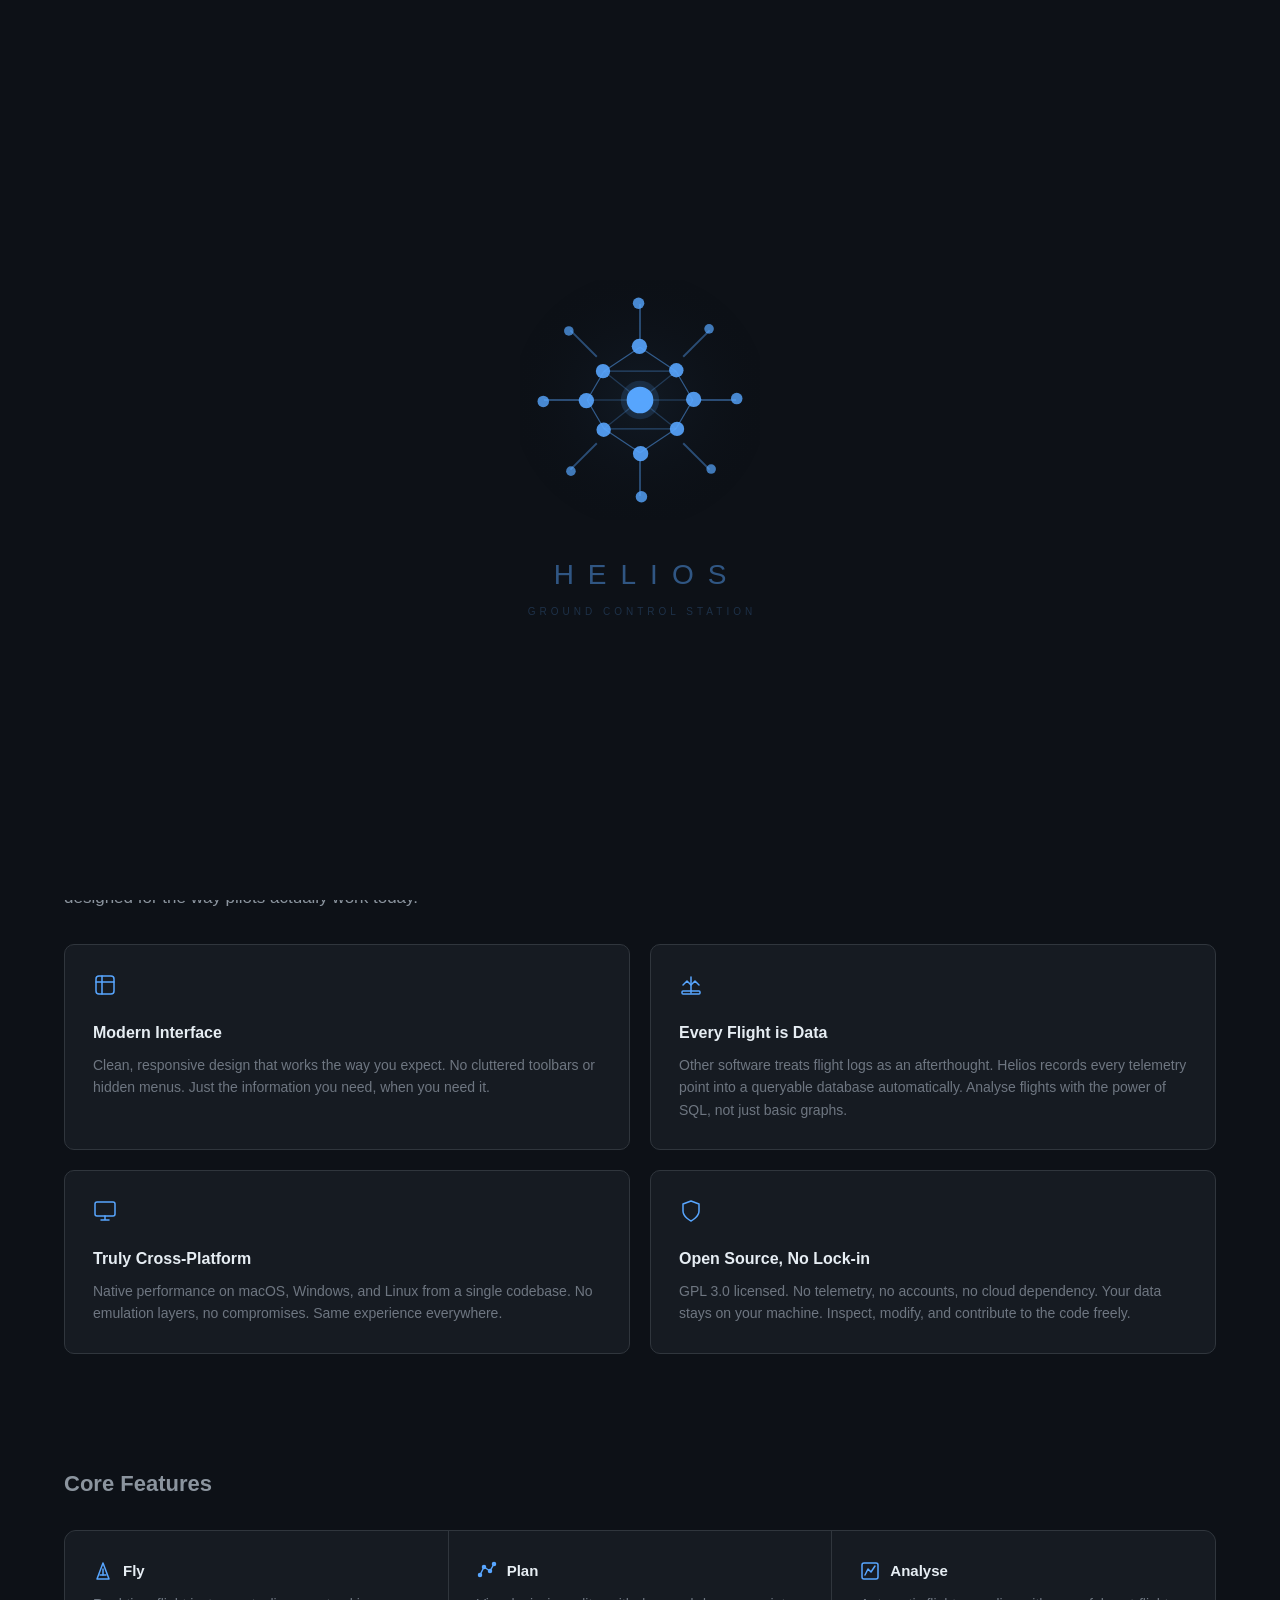
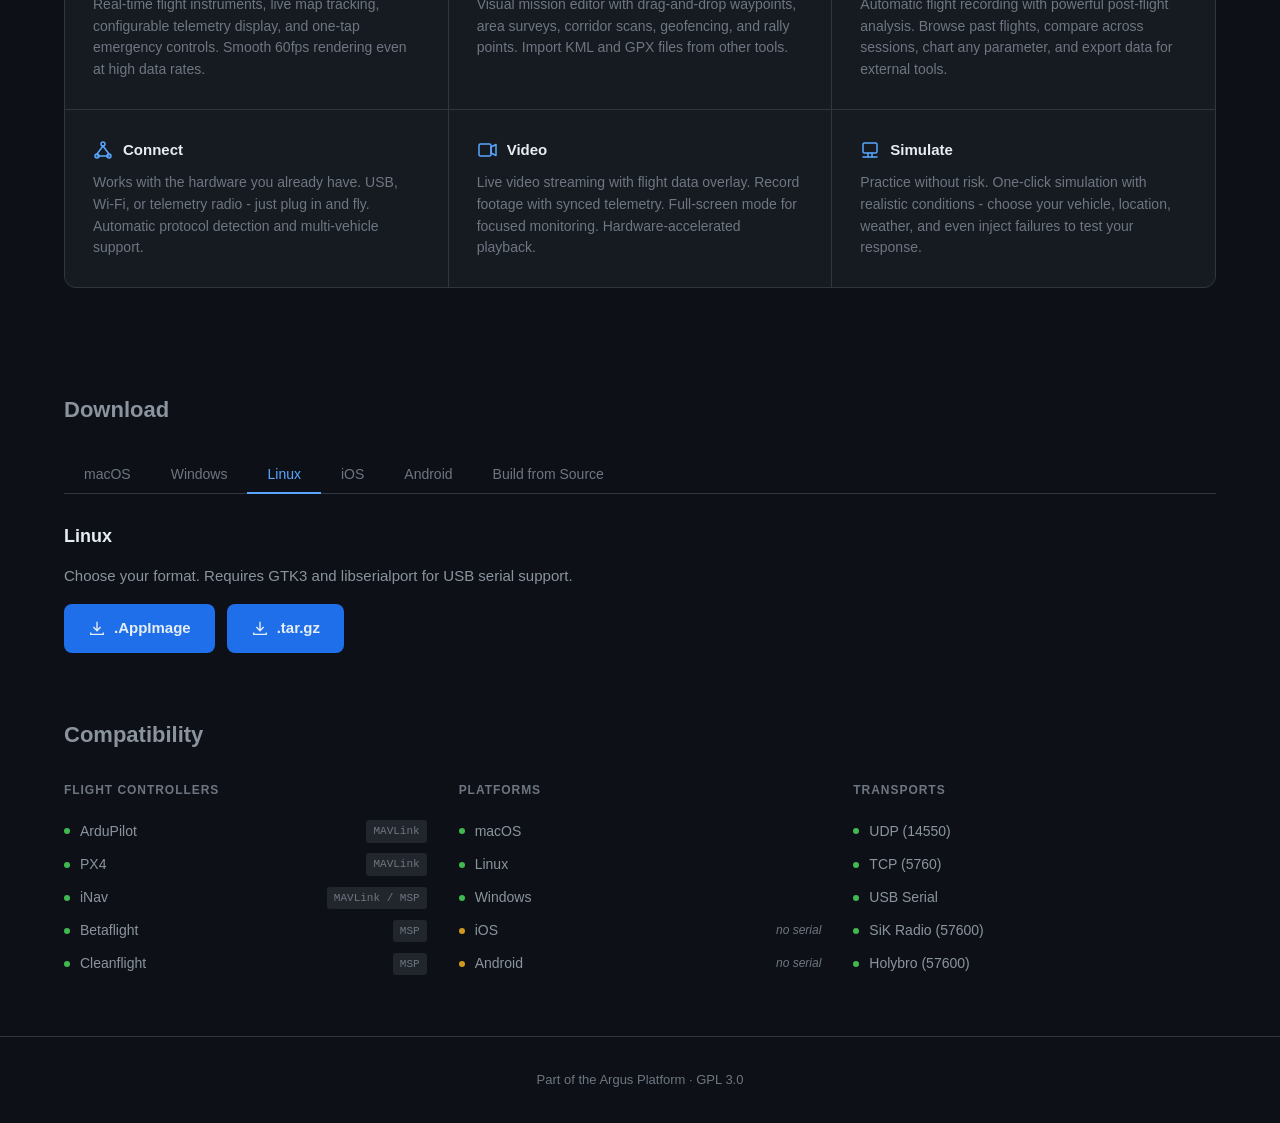
==== website/index.html @ bf71de2d "feat: Helios GCS v0.5.0-alpha — open-source ground control station Full-featured ground control stat" ====
<!DOCTYPE html>
<html lang="en">
<head>
  <meta charset="UTF-8">
  <meta name="viewport" content="width=device-width, initial-scale=1.0">
  <title>Helios GCS</title>
  <meta name="description" content="Modern, open-source ground control station for drones. Every flight recorded, every data point queryable. macOS, Windows, Linux.">
  <link rel="icon" href="img/app-icon.svg" type="image/svg+xml">
  <link rel="icon" href="img/favicon.png" type="image/png">
  <link rel="stylesheet" href="css/style.css">
</head>
<body>

<!-- Splash Screen -->
<div class="splash" id="splash">
  <div class="splash-inner">
    <canvas id="splash-canvas" width="240" height="240"></canvas>
    <div class="splash-text">
      <div class="splash-title">HELIOS</div>
      <div class="splash-sub">GROUND CONTROL STATION</div>
    </div>
  </div>
</div>

<nav class="nav">
  <div class="nav-inner">
    <a href="/" class="nav-brand">
      <img src="img/logo.svg" alt="Helios">
      Helios
    </a>
    <ul class="nav-links">
      <li><a href="features.html">Features</a></li>
      <li><a href="docs.html">Docs</a></li>
      <li>
        <div class="nav-download">
          <button class="nav-download-btn" onclick="this.parentElement.classList.toggle('open')">Download <svg viewBox="0 0 12 12"><path d="M2 4l4 4 4-4"/></svg></button>
          <div class="nav-download-menu">
            <div class="nav-download-menu-inner">
              <a href="https://github.com/jamesagarside/helios/releases/latest" target="_blank" rel="noopener">
                <svg viewBox="0 0 20 20"><rect x="3" y="2" width="14" height="16" rx="2"/><path d="M7 7h6M7 10h6M7 13h3"/></svg>
                macOS (.dmg)
              </a>
              <a href="https://github.com/jamesagarside/helios/releases/latest" target="_blank" rel="noopener">
                <svg viewBox="0 0 20 20"><rect x="4" y="3" width="12" height="14" rx="1"/><path d="M7 8l3 3 3-3M10 5v6"/></svg>
                Windows (.exe)
              </a>
              <a href="https://github.com/jamesagarside/helios/releases/latest" target="_blank" rel="noopener">
                <svg viewBox="0 0 20 20"><circle cx="10" cy="10" r="7"/><path d="M10 6v4l2 2"/></svg>
                Linux (.AppImage)
              </a>
              <a href="#download" style="border-top: 1px solid var(--border); margin-top: 4px; padding-top: 12px;">
                <svg viewBox="0 0 20 20"><path d="M3 10a7 7 0 1114 0 7 7 0 01-14 0z"/><path d="M10 7v6m-3-3l3 3 3-3"/></svg>
                All platforms
              </a>
            </div>
          </div>
        </div>
      </li>
    </ul>
    <div class="nav-right">
      <a href="https://github.com/jamesagarside/helios" class="nav-github" target="_blank" rel="noopener">
        <svg viewBox="0 0 16 16"><path d="M8 0C3.58 0 0 3.58 0 8c0 3.54 2.29 6.53 5.47 7.59.4.07.55-.17.55-.38 0-.19-.01-.82-.01-1.49-2.01.37-2.53-.49-2.69-.94-.09-.23-.48-.94-.82-1.13-.28-.15-.68-.52-.01-.53.63-.01 1.08.58 1.23.82.72 1.21 1.87.87 2.33.66.07-.52.28-.87.51-1.07-1.78-.2-3.64-.89-3.64-3.95 0-.87.31-1.59.82-2.15-.08-.2-.36-1.02.08-2.12 0 0 .67-.21 2.2.82.64-.18 1.32-.27 2-.27.68 0 1.36.09 2 .27 1.53-1.04 2.2-.82 2.2-.82.44 1.1.16 1.92.08 2.12.51.56.82 1.27.82 2.15 0 3.07-1.87 3.75-3.65 3.95.29.25.54.73.54 1.48 0 1.07-.01 1.93-.01 2.2 0 .21.15.46.55.38A8.013 8.013 0 0016 8c0-4.42-3.58-8-8-8z"/></svg>
      </a>
      <button class="menu-toggle" aria-label="Toggle menu" onclick="document.querySelector('.nav-links').classList.toggle('open')">
        <svg width="20" height="20" viewBox="0 0 20 20" fill="none" stroke="currentColor" stroke-width="1.5" stroke-linecap="round"><line x1="3" y1="5" x2="17" y2="5"/><line x1="3" y1="10" x2="17" y2="10"/><line x1="3" y1="15" x2="17" y2="15"/></svg>
      </button>
    </div>
  </div>
</nav>

<!-- Hero -->
<section class="hero">
  <img src="img/logo.svg" alt="Helios" class="hero-logo hero-logo-lg">
  <h1>Helios <span>GCS</span></h1>
  <p class="hero-subtitle">Open-Source Ground Control</p>
  <p class="hero-tagline">A modern ground control station built for pilots who want more from their flight data. Every flight automatically recorded. Every data point queryable.</p>
  <div class="hero-actions">
    <a href="#download" class="btn btn-primary">Download Free</a>
    <a href="features.html" class="btn btn-secondary">See All Features</a>
  </div>
  <div class="hero-meta">
    <span>macOS</span><span class="dot"></span>
    <span>Windows</span><span class="dot"></span>
    <span>Linux</span><span class="dot"></span>
    <span>Open Source</span><span class="dot"></span>
    <span>GPL 3.0</span>
  </div>
</section>

<!-- Why Helios -->
<section class="section why-section">
  <h2 class="section-title">Why Helios?</h2>
  <p class="why-intro">Ground control software hasn't changed much in a decade. Helios is a fresh take  - designed for the way pilots actually work today.</p>
  <div class="why-grid">
    <div class="why-card">
      <div class="why-icon">
        <svg width="24" height="24" viewBox="0 0 24 24" fill="none" stroke="currentColor" stroke-width="1.5" stroke-linecap="round" stroke-linejoin="round"><rect x="3" y="3" width="18" height="18" rx="3"/><path d="M3 9h18M9 3v18"/></svg>
      </div>
      <h3>Modern Interface</h3>
      <p>Clean, responsive design that works the way you expect. No cluttered toolbars or hidden menus. Just the information you need, when you need it.</p>
    </div>
    <div class="why-card">
      <div class="why-icon">
        <svg width="24" height="24" viewBox="0 0 24 24" fill="none" stroke="currentColor" stroke-width="1.5" stroke-linecap="round" stroke-linejoin="round"><path d="M12 20V4"/><path d="M4 12l4-4 4 4 4-4 4 4"/><rect x="3" y="18" width="18" height="3" rx="1"/></svg>
      </div>
      <h3>Every Flight is Data</h3>
      <p>Other software treats flight logs as an afterthought. Helios records every telemetry point into a queryable database automatically. Analyse flights with the power of SQL, not just basic graphs.</p>
    </div>
    <div class="why-card">
      <div class="why-icon">
        <svg width="24" height="24" viewBox="0 0 24 24" fill="none" stroke="currentColor" stroke-width="1.5" stroke-linecap="round" stroke-linejoin="round"><rect x="2" y="3" width="20" height="14" rx="2"/><path d="M8 21h8M12 17v4"/></svg>
      </div>
      <h3>Truly Cross-Platform</h3>
      <p>Native performance on macOS, Windows, and Linux from a single codebase. No emulation layers, no compromises. Same experience everywhere.</p>
    </div>
    <div class="why-card">
      <div class="why-icon">
        <svg width="24" height="24" viewBox="0 0 24 24" fill="none" stroke="currentColor" stroke-width="1.5" stroke-linecap="round" stroke-linejoin="round"><path d="M12 22s8-4 8-10V5l-8-3-8 3v7c0 6 8 10 8 10z"/></svg>
      </div>
      <h3>Open Source, No Lock-in</h3>
      <p>GPL 3.0 licensed. No telemetry, no accounts, no cloud dependency. Your data stays on your machine. Inspect, modify, and contribute to the code freely.</p>
    </div>
  </div>
</section>

<!-- Features -->
<section class="section" id="features">
  <h2 class="section-title">Core Features</h2>
  <div class="features-grid">
    <a href="features.html#fly" class="feature-card">
      <div class="feature-header">
        <svg width="20" height="20" viewBox="0 0 20 20" fill="none" stroke="currentColor" stroke-width="1.5" stroke-linecap="round" stroke-linejoin="round" class="feature-svg"><path d="M10 2L4 18h12L10 2z"/><line x1="10" y1="8" x2="10" y2="14"/><line x1="7" y1="14" x2="13" y2="14"/></svg>
        <h3>Fly</h3>
      </div>
      <p>Real-time flight instruments, live map tracking, configurable telemetry display, and one-tap emergency controls. Smooth 60fps rendering even at high data rates.</p>
    </a>
    <a href="features.html#plan" class="feature-card">
      <div class="feature-header">
        <svg width="20" height="20" viewBox="0 0 20 20" fill="none" stroke="currentColor" stroke-width="1.5" stroke-linecap="round" stroke-linejoin="round" class="feature-svg"><polyline points="3,14 7,6 13,10 17,3"/><circle cx="3" cy="14" r="1.5" fill="currentColor"/><circle cx="7" cy="6" r="1.5" fill="currentColor"/><circle cx="13" cy="10" r="1.5" fill="currentColor"/><circle cx="17" cy="3" r="1.5" fill="currentColor"/></svg>
        <h3>Plan</h3>
      </div>
      <p>Visual mission editor with drag-and-drop waypoints, area surveys, corridor scans, geofencing, and rally points. Import KML and GPX files from other tools.</p>
    </a>
    <a href="features.html#analyse" class="feature-card">
      <div class="feature-header">
        <svg width="20" height="20" viewBox="0 0 20 20" fill="none" stroke="currentColor" stroke-width="1.5" stroke-linecap="round" stroke-linejoin="round" class="feature-svg"><rect x="2" y="2" width="16" height="16" rx="2"/><polyline points="5,14 8,8 11,11 15,5"/></svg>
        <h3>Analyse</h3>
      </div>
      <p>Automatic flight recording with powerful post-flight analysis. Browse past flights, compare across sessions, chart any parameter, and export data for external tools.</p>
    </a>
    <a href="features.html#connect" class="feature-card">
      <div class="feature-header">
        <svg width="20" height="20" viewBox="0 0 20 20" fill="none" stroke="currentColor" stroke-width="1.5" stroke-linecap="round" stroke-linejoin="round" class="feature-svg"><circle cx="10" cy="4" r="2"/><circle cx="4" cy="16" r="2"/><circle cx="16" cy="16" r="2"/><line x1="10" y1="6" x2="4" y2="14"/><line x1="10" y1="6" x2="16" y2="14"/><line x1="4" y1="16" x2="16" y2="16"/></svg>
        <h3>Connect</h3>
      </div>
      <p>Works with the hardware you already have. USB, Wi-Fi, or telemetry radio  - just plug in and fly. Automatic protocol detection and multi-vehicle support.</p>
    </a>
    <a href="features.html#video" class="feature-card">
      <div class="feature-header">
        <svg width="20" height="20" viewBox="0 0 20 20" fill="none" stroke="currentColor" stroke-width="1.5" stroke-linecap="round" stroke-linejoin="round" class="feature-svg"><rect x="2" y="4" width="12" height="12" rx="1.5"/><polygon points="14,7 19,4.5 19,15.5 14,13"/></svg>
        <h3>Video</h3>
      </div>
      <p>Live video streaming with flight data overlay. Record footage with synced telemetry. Full-screen mode for focused monitoring. Hardware-accelerated playback.</p>
    </a>
    <a href="features.html#simulate" class="feature-card">
      <div class="feature-header">
        <svg width="20" height="20" viewBox="0 0 20 20" fill="none" stroke="currentColor" stroke-width="1.5" stroke-linecap="round" stroke-linejoin="round" class="feature-svg"><rect x="3" y="3" width="14" height="10" rx="1.5"/><line x1="3" y1="17" x2="17" y2="17"/><line x1="8" y1="13" x2="8" y2="17"/><line x1="12" y1="13" x2="12" y2="17"/></svg>
        <h3>Simulate</h3>
      </div>
      <p>Practice without risk. One-click simulation with realistic conditions  - choose your vehicle, location, weather, and even inject failures to test your response.</p>
    </a>
  </div>
</section>

<!-- Download -->
<section class="download-section" id="download">
  <h2 class="section-title">Download</h2>
  <div class="download-tabs" id="download-tabs">
    <button class="download-tab" data-os="macos">macOS</button>
    <button class="download-tab" data-os="windows">Windows</button>
    <button class="download-tab" data-os="linux">Linux</button>
    <button class="download-tab" data-os="ios">iOS</button>
    <button class="download-tab" data-os="android">Android</button>
    <button class="download-tab" data-os="source">Build from Source</button>
  </div>

  <div class="download-panel" data-os="macos">
    <h3>macOS</h3>
    <p>Download the .dmg installer and drag Helios to your Applications folder. Requires macOS 13 or later.</p>
    <a href="https://github.com/jamesagarside/helios/releases/latest" class="download-btn" target="_blank" rel="noopener">
      <svg viewBox="0 0 20 20"><path d="M10 3v10m-4-4l4 4 4-4"/><path d="M3 15v2h14v-2"/></svg>
      Download .dmg
    </a>
    <p style="margin-top: 16px; font-size: 13px; color: var(--text-tertiary);">After installing, copy <code style="font-size: 12px;">native/macos/libduckdb.dylib</code> to <code style="font-size: 12px;">/usr/local/lib/</code> if DuckDB recording doesn't start automatically.</p>
  </div>

  <div class="download-panel" data-os="windows">
    <h3>Windows</h3>
    <p>Download and run the installer. Requires Windows 10 or later.</p>
    <div style="display: flex; gap: 12px; flex-wrap: wrap; margin-bottom: 16px;">
      <a href="https://github.com/jamesagarside/helios/releases/latest" class="download-btn" target="_blank" rel="noopener">
        <svg viewBox="0 0 20 20"><path d="M10 3v10m-4-4l4 4 4-4"/><path d="M3 15v2h14v-2"/></svg>
        Installer (.exe)
      </a>
      <a href="https://github.com/jamesagarside/helios/releases/latest" class="download-btn" target="_blank" rel="noopener">
        <svg viewBox="0 0 20 20"><path d="M10 3v10m-4-4l4 4 4-4"/><path d="M3 15v2h14v-2"/></svg>
        Portable (.zip)
      </a>
    </div>
  </div>

  <div class="download-panel" data-os="linux">
    <h3>Linux</h3>
    <p>Choose your format. Requires GTK3 and libserialport for USB serial support.</p>
    <div style="display: flex; gap: 12px; flex-wrap: wrap; margin-bottom: 16px;">
      <a href="https://github.com/jamesagarside/helios/releases/latest" class="download-btn" target="_blank" rel="noopener">
        <svg viewBox="0 0 20 20"><path d="M10 3v10m-4-4l4 4 4-4"/><path d="M3 15v2h14v-2"/></svg>
        .AppImage
      </a>
      <a href="https://github.com/jamesagarside/helios/releases/latest" class="download-btn" target="_blank" rel="noopener">
        <svg viewBox="0 0 20 20"><path d="M10 3v10m-4-4l4 4 4-4"/><path d="M3 15v2h14v-2"/></svg>
        .tar.gz
      </a>
    </div>
  </div>

  <div class="download-panel" data-os="ios">
    <h3>iOS</h3>
    <p>Alpha builds available via TestFlight. USB serial connections are not supported on iOS — use UDP or TCP to connect via a telemetry radio or Wi-Fi bridge.</p>
    <a href="https://github.com/jamesagarside/helios/releases/latest" class="download-btn" target="_blank" rel="noopener">
      <svg viewBox="0 0 20 20"><path d="M10 3v10m-4-4l4 4 4-4"/><path d="M3 15v2h14v-2"/></svg>
      Download IPA
    </a>
  </div>

  <div class="download-panel" data-os="android">
    <h3>Android</h3>
    <p>Alpha builds available as direct APK download. USB serial connections are not supported on Android — use UDP or TCP to connect via a telemetry radio or Wi-Fi bridge.</p>
    <a href="https://github.com/jamesagarside/helios/releases/latest" class="download-btn" target="_blank" rel="noopener">
      <svg viewBox="0 0 20 20"><path d="M10 3v10m-4-4l4 4 4-4"/><path d="M3 15v2h14v-2"/></svg>
      Download APK
    </a>
  </div>

  <div class="download-panel" data-os="source">
    <h3>Build from Source</h3>
    <p>Requires Flutter 3.38+ and platform toolchain. See the <a href="docs.html?page=installation">installation guide</a> for full prerequisites.</p>
    <pre><span class="download-comment"># clone and run</span>
git clone https://github.com/jamesagarside/helios.git
cd helios
flutter pub get
flutter run -d macos</pre>
  </div>
</section>

<!-- Compatibility -->
<section class="section compat-section">
  <h2 class="section-title">Compatibility</h2>
  <div class="compat-grid">
    <div class="compat-col">
      <h4>Flight Controllers</h4>
      <ul class="compat-list">
        <li><span class="compat-dot green"></span>ArduPilot <span class="compat-tag">MAVLink</span></li>
        <li><span class="compat-dot green"></span>PX4 <span class="compat-tag">MAVLink</span></li>
        <li><span class="compat-dot green"></span>iNav <span class="compat-tag">MAVLink / MSP</span></li>
        <li><span class="compat-dot green"></span>Betaflight <span class="compat-tag">MSP</span></li>
        <li><span class="compat-dot green"></span>Cleanflight <span class="compat-tag">MSP</span></li>
      </ul>
    </div>
    <div class="compat-col">
      <h4>Platforms</h4>
      <ul class="compat-list">
        <li><span class="compat-dot green"></span>macOS</li>
        <li><span class="compat-dot green"></span>Linux</li>
        <li><span class="compat-dot green"></span>Windows</li>
        <li><span class="compat-dot amber"></span>iOS <span class="compat-note">no serial</span></li>
        <li><span class="compat-dot amber"></span>Android <span class="compat-note">no serial</span></li>
      </ul>
    </div>
    <div class="compat-col">
      <h4>Transports</h4>
      <ul class="compat-list">
        <li><span class="compat-dot green"></span>UDP (14550)</li>
        <li><span class="compat-dot green"></span>TCP (5760)</li>
        <li><span class="compat-dot green"></span>USB Serial</li>
        <li><span class="compat-dot green"></span>SiK Radio (57600)</li>
        <li><span class="compat-dot green"></span>Holybro (57600)</li>
      </ul>
    </div>
  </div>
</section>

<footer class="footer">
  Part of the <a href="https://github.com/jamesagarside">Argus Platform</a>
  &middot; <a href="https://github.com/jamesagarside/helios/blob/main/LICENSE">GPL 3.0</a>
</footer>

<script>
// Download tab switching with OS auto-detection
(function() {
  var tabs = document.querySelectorAll('.download-tab');
  var panels = document.querySelectorAll('.download-panel');

  function activate(os) {
    tabs.forEach(function(t) { t.classList.toggle('active', t.dataset.os === os); });
    panels.forEach(function(p) { p.classList.toggle('active', p.dataset.os === os); });
  }

  tabs.forEach(function(tab) {
    tab.addEventListener('click', function() { activate(tab.dataset.os); });
  });

  // Detect OS from user agent
  var ua = navigator.userAgent.toLowerCase();
  var os = 'source';
  if (ua.indexOf('mac') !== -1) os = 'macos';
  else if (ua.indexOf('win') !== -1) os = 'windows';
  else if (ua.indexOf('linux') !== -1) os = 'linux';
  else if (ua.indexOf('iphone') !== -1 || ua.indexOf('ipad') !== -1) os = 'ios';
  else if (ua.indexOf('android') !== -1) os = 'android';

  activate(os);
})();

// ── Splash Screen ──────────────────────────────────────────────
(function() {
  var canvas = document.getElementById('splash-canvas');
  if (!canvas) return;
  var ctx = canvas.getContext('2d');
  var W = 240, H = 240, cx = W/2, cy = H/2, scale = W/100;
  var accent = [88, 166, 255];

  var coronaNodes = [
    [0,-22,3.2,0.9],[0,22,3.2,0.9],[-22,0,3.2,0.9],[22,0,3.2,0.9],
    [-15,-12,3,0.9],[15,-12,3,0.9],[-15,12,3,0.9],[15,12,3,0.9]
  ];
  var rayNodes = [
    [0,-40,2.4,0.8],[0,40,2.4,0.8],[-40,0,2.4,0.8],[40,0,2.4,0.8],
    [-29,-29,2,0.7],[29,29,2,0.7],[29,-29,2,0.7],[-29,29,2,0.7]
  ];
  var lines = [
    [0,-25,0,-40,0.8,0.4],[0,25,0,40,0.8,0.4],[-25,0,-40,0,0.8,0.4],[25,0,40,0,0.8,0.4],
    [-18,-18,-29,-29,0.8,0.4],[18,18,29,29,0.8,0.4],[18,-18,29,-29,0.8,0.4],[-18,18,-29,29,0.8,0.4],
    [0,-22,-15,-12,0.5,0.5],[0,-22,15,-12,0.5,0.5],[-15,-12,-22,0,0.5,0.5],[15,-12,22,0,0.5,0.5],
    [-22,0,-15,12,0.5,0.5],[22,0,15,12,0.5,0.5],[-15,12,0,22,0.5,0.5],[15,12,0,22,0.5,0.5],
    [-15,-12,15,-12,0.5,0.35],[-15,12,15,12,0.5,0.35],[-22,0,22,0,0.5,0.35],
    [-15,-12,15,12,0.5,0.25],[15,-12,-15,12,0.5,0.25]
  ];

  function rgba(a) { return 'rgba('+accent[0]+','+accent[1]+','+accent[2]+','+a+')'; }

  function easeOutCubic(t) { return 1 - Math.pow(1 - t, 3); }

  function nodePos(dx, dy, progress) {
    var finalR = Math.sqrt(dx*dx + dy*dy);
    if (finalR < 0.001) return [0, 0];
    var finalAngle = Math.atan2(dy, dx);
    var startR = 170;
    var rotations = finalR > 30 ? 2.0 : 1.5;
    var startAngle = finalAngle - rotations * Math.PI;
    var r = startR + (finalR - startR) * progress;
    var angle = startAngle + (finalAngle - startAngle) * progress;
    return [Math.cos(angle) * r, Math.sin(angle) * r];
  }

  function drawFrame(progress) {
    ctx.clearRect(0, 0, W, H);
    ctx.save();
    ctx.translate(cx, cy);

    // Background glow
    var glowOp = Math.min(progress * 0.06, 0.06);
    if (glowOp > 0) {
      var grad = ctx.createRadialGradient(0, 0, 0, 0, 0, 55 * scale);
      grad.addColorStop(0, rgba(glowOp));
      grad.addColorStop(1, 'transparent');
      ctx.fillStyle = grad;
      ctx.beginPath();
      ctx.arc(0, 0, 55 * scale, 0, Math.PI * 2);
      ctx.fill();
    }

    // Lines
    var lineOp = Math.max(0, Math.min(1, (progress - 0.45) / 0.35));
    if (lineOp > 0) {
      for (var i = 0; i < lines.length; i++) {
        var l = lines[i];
        ctx.strokeStyle = rgba(l[5] * lineOp);
        ctx.lineWidth = l[4] * scale;
        ctx.beginPath();
        ctx.moveTo(l[0] * scale, l[1] * scale);
        ctx.lineTo(l[2] * scale, l[3] * scale);
        ctx.stroke();
      }
    }

    // Corona nodes
    for (var i = 0; i < coronaNodes.length; i++) {
      var n = coronaNodes[i];
      var p = nodePos(n[0], n[1], progress);
      ctx.fillStyle = rgba(n[3] * progress);
      ctx.beginPath();
      ctx.arc(p[0] * scale, p[1] * scale, n[2] * scale, 0, Math.PI * 2);
      ctx.fill();
    }

    // Ray nodes
    for (var i = 0; i < rayNodes.length; i++) {
      var n = rayNodes[i];
      var p = nodePos(n[0], n[1], progress);
      ctx.fillStyle = rgba(n[3] * progress);
      ctx.beginPath();
      ctx.arc(p[0] * scale, p[1] * scale, n[2] * scale, 0, Math.PI * 2);
      ctx.fill();
    }

    // Centre core
    var coreT = Math.max(0, Math.min(1, (progress - 0.65) / 0.35));
    if (coreT > 0) {
      ctx.fillStyle = rgba(0.15 * coreT);
      ctx.beginPath();
      ctx.arc(0, 0, 8 * scale, 0, Math.PI * 2);
      ctx.fill();
      ctx.fillStyle = rgba(coreT);
      ctx.beginPath();
      ctx.arc(0, 0, 5.6 * coreT * scale, 0, Math.PI * 2);
      ctx.fill();
    }

    ctx.restore();
  }

  // Animation timeline
  var startTime = performance.now();
  var assembleDuration = 1800;
  var holdDuration = 1200;
  var fadeDuration = 500;
  var totalDuration = assembleDuration + holdDuration + fadeDuration;
  var splash = document.getElementById('splash');
  var splashText = splash.querySelector('.splash-text');

  function tick(now) {
    var elapsed = now - startTime;
    var assembleRaw = Math.min(1, elapsed / assembleDuration);
    var progress = easeOutCubic(assembleRaw);
    drawFrame(progress);

    // Text fade in at 75% of assembly
    var textOp = Math.max(0, Math.min(1, (assembleRaw - 0.75) / 0.25));
    splashText.style.opacity = textOp;

    // Fade out the whole splash
    if (elapsed > assembleDuration + holdDuration) {
      var fadeProgress = Math.min(1, (elapsed - assembleDuration - holdDuration) / fadeDuration);
      splash.style.opacity = 1 - fadeProgress;
    }

    if (elapsed < totalDuration) {
      requestAnimationFrame(tick);
    } else {
      splash.style.display = 'none';
      document.body.classList.remove('splash-active');
    }
  }

  document.body.classList.add('splash-active');
  requestAnimationFrame(tick);
})();
</script>

</body>
</html>
---- website/css/style.css ----
/* ═══════════════════════════════════════════════════════════════════
   Helios GCS — Website Styles
   Dark theme: #0D1117 bg, #58A6FF accent
   ═══════════════════════════════════════════════════════════════════ */

:root {
  --bg: #0D1117;
  --surface: #161B22;
  --surface-light: #21262D;
  --surface-dim: #010409;
  --border: #30363D;
  --border-light: #3D444D;
  --text-primary: #E6EDF3;
  --text-secondary: #8B949E;
  --text-tertiary: #6E7681;
  --accent: #58A6FF;
  --accent-dim: #1F6FEB;
  --success: #3FB950;
  --warning: #D29922;
  --danger: #F85149;
  --font-sans: -apple-system, BlinkMacSystemFont, 'Segoe UI', Helvetica, Arial, sans-serif;
  --font-mono: 'SF Mono', SFMono-Regular, Consolas, 'Liberation Mono', Menlo, monospace;
  --max-width: 1200px;
  --sidebar-width: 240px;
  --toc-width: 200px;
}

*, *::before, *::after { box-sizing: border-box; margin: 0; padding: 0; }
html { scroll-behavior: smooth; }

body {
  font-family: var(--font-sans);
  background: var(--bg);
  color: var(--text-primary);
  font-size: 16px;
  line-height: 1.65;
  -webkit-font-smoothing: antialiased;
}

a { color: var(--accent); text-decoration: none; }
a:hover { text-decoration: underline; }

/* ─── Navigation ─────────────────────────────────────────────────── */

.nav {
  position: fixed;
  top: 0; left: 0; right: 0;
  height: 56px;
  background: rgba(1, 4, 9, 0.85);
  border-bottom: 1px solid var(--border);
  z-index: 100;
  backdrop-filter: blur(12px);
  -webkit-backdrop-filter: blur(12px);
}

.nav-inner {
  max-width: 1600px;
  margin: 0 auto;
  height: 100%;
  display: flex;
  align-items: center;
  padding: 0 24px;
  gap: 28px;
}

.nav-brand {
  display: flex;
  align-items: center;
  gap: 10px;
  font-weight: 700;
  font-size: 18px;
  color: var(--text-primary);
  letter-spacing: -0.02em;
  margin-right: 4px;
}

.nav-brand img { width: 32px; height: 32px; }
.nav-brand:hover { text-decoration: none; }

.nav-links {
  display: flex;
  align-items: center;
  gap: 20px;
  list-style: none;
  flex: 1;
  justify-content: center;
}

.nav-links li {
  display: flex;
  align-items: center;
}

.nav-links a {
  color: var(--text-secondary);
  font-size: 14px;
  font-weight: 500;
  transition: color 0.15s;
}

.nav-links a:hover, .nav-links a.active {
  color: var(--text-primary);
  text-decoration: none;
}

/* Download dropdown */
.nav-download {
  position: relative;
  display: flex;
  align-items: center;
}

.nav-download-btn {
  display: inline-flex;
  align-items: center;
  gap: 5px;
  color: var(--text-secondary);
  font-size: 14px;
  font-weight: 500;
  cursor: pointer;
  background: none;
  border: none;
  padding: 0;
  margin: 0;
  font-family: inherit;
  line-height: 1;
  transition: color 0.15s;
}

.nav-download-btn:hover { color: var(--text-primary); }

.nav-download-btn svg {
  width: 12px;
  height: 12px;
  fill: currentColor;
  transition: transform 0.15s;
}

.nav-download-menu {
  display: none;
  position: absolute;
  top: 100%;
  left: 50%;
  transform: translateX(-50%);
  padding-top: 8px;
  min-width: 180px;
}

.nav-download-menu-inner {
  background: var(--surface);
  border: 1px solid var(--border);
  border-radius: 8px;
  padding: 6px;
  box-shadow: 0 8px 24px rgba(0, 0, 0, 0.4);
}

.nav-download:hover .nav-download-menu { display: block; }
.nav-download:hover .nav-download-btn svg { transform: rotate(180deg); }

.nav-download-menu a {
  display: flex;
  align-items: center;
  gap: 8px;
  padding: 8px 12px;
  border-radius: 6px;
  font-size: 13px;
  color: var(--text-secondary);
}

.nav-download-menu a:hover {
  background: var(--surface-light);
  color: var(--text-primary);
  text-decoration: none;
}

.nav-download-menu a svg { width: 16px; height: 16px; fill: none; stroke: currentColor; stroke-width: 1.5; }

.nav-right {
  margin-left: auto;
  display: flex;
  align-items: center;
  gap: 16px;
}

.nav-github {
  color: var(--text-secondary);
  display: flex;
  align-items: center;
}

.nav-github:hover { color: var(--text-primary); text-decoration: none; }
.nav-github svg { width: 22px; height: 22px; fill: currentColor; }

/* ─── Splash Screen ─────────────────────────────────────────────── */

.splash {
  position: fixed;
  inset: 0;
  background: var(--bg);
  z-index: 9999;
  display: flex;
  align-items: center;
  justify-content: center;
}

.splash-inner {
  display: flex;
  flex-direction: column;
  align-items: center;
}

.splash-text {
  margin-top: 32px;
  text-align: center;
  opacity: 0;
}

.splash-title {
  color: var(--accent);
  font-size: 28px;
  font-weight: 300;
  letter-spacing: 14px;
  text-indent: 14px;
}

.splash-sub {
  color: rgba(88, 166, 255, 0.45);
  font-size: 10px;
  font-weight: 400;
  letter-spacing: 4px;
  text-indent: 4px;
  margin-top: 6px;
}

body.splash-active { overflow: hidden; }

/* ─── Hero ───────────────────────────────────────────────────────── */

.hero {
  padding: 160px 24px 80px;
  text-align: center;
  position: relative;
  overflow: hidden;
}

.hero::before {
  content: '';
  position: absolute;
  top: 40px; left: 50%;
  transform: translateX(-50%);
  width: 800px; height: 500px;
  background: radial-gradient(ellipse at center, rgba(88, 166, 255, 0.08) 0%, transparent 70%);
  pointer-events: none;
}

.hero-logo { width: 64px; height: 64px; margin-bottom: 20px; opacity: 0.9; }
.hero-logo-lg { width: 96px; height: 96px; margin-bottom: 28px; }

.hero h1 {
  font-size: 56px;
  font-weight: 700;
  line-height: 1.1;
  margin-bottom: 12px;
  letter-spacing: -0.03em;
}

.hero h1 span { color: var(--accent); font-weight: 400; }

.hero-subtitle {
  font-size: 18px;
  color: var(--accent);
  opacity: 0.6;
  font-weight: 500;
  letter-spacing: 0.04em;
  margin-bottom: 20px;
}

.hero-tagline {
  font-size: 19px;
  color: var(--text-tertiary);
  max-width: 560px;
  margin: 0 auto 40px;
  line-height: 1.65;
}

.hero-actions {
  display: flex;
  justify-content: center;
  gap: 12px;
  flex-wrap: wrap;
  margin-bottom: 36px;
}

.hero-meta {
  display: flex;
  justify-content: center;
  align-items: center;
  gap: 14px;
  font-family: var(--font-mono);
  font-size: 13px;
  color: var(--text-tertiary);
}

.hero-meta .dot {
  width: 3px; height: 3px;
  border-radius: 50%;
  background: var(--border-light);
  display: inline-block;
}

.btn {
  display: inline-flex;
  align-items: center;
  gap: 8px;
  padding: 11px 22px;
  border-radius: 6px;
  font-size: 15px;
  font-weight: 600;
  border: none;
  cursor: pointer;
  transition: all 0.15s;
}

.btn-primary { background: var(--accent-dim); color: var(--text-primary); }
.btn-primary:hover { background: var(--accent); color: var(--bg); text-decoration: none; }
.btn-secondary { background: transparent; color: var(--text-secondary); border: 1px solid var(--border); }
.btn-secondary:hover { border-color: var(--border-light); color: var(--text-primary); text-decoration: none; }

/* ─── Download / Install Section ─────────────────────────────────── */

.download-section {
  max-width: var(--max-width);
  margin: 0 auto;
  padding: 48px 24px;
}

.download-tabs {
  display: flex;
  gap: 0;
  border-bottom: 1px solid var(--border);
  margin-bottom: 28px;
}

.download-tab {
  padding: 10px 20px;
  font-size: 14px;
  font-weight: 500;
  color: var(--text-tertiary);
  cursor: pointer;
  border-bottom: 2px solid transparent;
  margin-bottom: -1px;
  background: none;
  border-top: none;
  border-left: none;
  border-right: none;
  font-family: inherit;
  transition: color 0.15s;
}

.download-tab:hover { color: var(--text-secondary); }
.download-tab.active { color: var(--accent); border-bottom-color: var(--accent); }

.download-panel { display: none; }
.download-panel.active { display: block; }

.download-panel h3 {
  font-size: 18px;
  font-weight: 600;
  margin-bottom: 12px;
}

.download-panel p {
  color: var(--text-secondary);
  margin-bottom: 16px;
  font-size: 15px;
  line-height: 1.6;
}

.download-panel pre {
  background: var(--surface);
  border: 1px solid var(--border);
  border-radius: 8px;
  padding: 16px 20px;
  font-family: var(--font-mono);
  font-size: 14px;
  line-height: 1.6;
  color: var(--text-primary);
  overflow-x: auto;
  margin-bottom: 16px;
}

.download-panel .download-comment { color: var(--text-tertiary); }

.download-btn {
  display: inline-flex;
  align-items: center;
  gap: 8px;
  padding: 12px 24px;
  background: var(--accent-dim);
  color: var(--text-primary);
  border-radius: 8px;
  font-size: 15px;
  font-weight: 600;
  transition: background 0.15s;
}

.download-btn:hover { background: var(--accent); color: var(--bg); text-decoration: none; }

.download-btn svg { width: 18px; height: 18px; fill: none; stroke: currentColor; stroke-width: 1.5; }

/* ─── Features Grid ──────────────────────────────────────────────── */

.section {
  max-width: var(--max-width);
  margin: 0 auto;
  padding: 56px 24px;
}

.section-title {
  font-size: 22px;
  font-weight: 600;
  margin-bottom: 28px;
  color: var(--text-secondary);
}

.features-grid {
  display: grid;
  grid-template-columns: repeat(3, 1fr);
  gap: 1px;
  background: var(--border);
  border: 1px solid var(--border);
  border-radius: 12px;
  overflow: hidden;
}

.feature-card {
  display: block;
  background: var(--surface);
  padding: 28px;
  transition: background 0.15s;
  color: inherit;
}

.feature-card:hover { background: var(--surface-light); text-decoration: none; }

.feature-header {
  display: flex;
  align-items: center;
  gap: 10px;
  margin-bottom: 10px;
}

.feature-svg { color: var(--accent); flex-shrink: 0; }

.feature-card h3 { font-size: 15px; font-weight: 600; color: var(--text-primary); }

.feature-card p {
  font-size: 14px;
  color: var(--text-tertiary);
  line-height: 1.55;
  margin: 0;
}

/* ─── Why Helios ────────────────────────────────────────────────── */

.why-intro {
  font-size: 17px;
  color: var(--text-secondary);
  max-width: 640px;
  line-height: 1.65;
  margin-bottom: 32px;
}

.why-grid {
  display: grid;
  grid-template-columns: repeat(2, 1fr);
  gap: 20px;
}

.why-card {
  background: var(--surface);
  border: 1px solid var(--border);
  border-radius: 10px;
  padding: 28px;
}

.why-icon {
  color: var(--accent);
  margin-bottom: 14px;
}

.why-card h3 {
  font-size: 16px;
  font-weight: 600;
  margin-bottom: 8px;
  color: var(--text-primary);
}

.why-card p {
  font-size: 14px;
  color: var(--text-tertiary);
  line-height: 1.6;
  margin: 0;
}

@media (max-width: 768px) {
  .why-grid { grid-template-columns: 1fr; }
}

/* ─── Compatibility ──────────────────────────────────────────────── */

.compat-section { padding-top: 0; }

.compat-grid {
  display: grid;
  grid-template-columns: repeat(3, 1fr);
  gap: 32px;
}

.compat-grid h4 {
  font-size: 12px;
  font-weight: 700;
  text-transform: uppercase;
  letter-spacing: 0.08em;
  color: var(--text-tertiary);
  margin-bottom: 14px;
}

.compat-list { list-style: none; }

.compat-list li {
  display: flex;
  align-items: center;
  gap: 10px;
  font-size: 14px;
  color: var(--text-secondary);
  padding: 5px 0;
}

.compat-dot { width: 6px; height: 6px; border-radius: 50%; flex-shrink: 0; }
.compat-dot.green { background: var(--success); }
.compat-dot.amber { background: var(--warning); }

.compat-tag {
  font-family: var(--font-mono);
  font-size: 11px;
  color: var(--text-tertiary);
  background: var(--surface-light);
  padding: 2px 7px;
  border-radius: 3px;
  margin-left: auto;
}

.compat-note {
  font-size: 12px;
  color: var(--text-tertiary);
  font-style: italic;
  margin-left: auto;
}

/* ─── Footer ─────────────────────────────────────────────────────── */

.footer {
  padding: 32px 24px;
  border-top: 1px solid var(--border);
  text-align: center;
  color: var(--text-tertiary);
  font-size: 13px;
}

.footer a { color: var(--text-tertiary); }
.footer a:hover { color: var(--text-secondary); }

/* ─── Docs Layout ────────────────────────────────────────────────── */

.docs-layout {
  display: flex;
  max-width: 1600px;
  margin: 56px auto 0;
  min-height: calc(100vh - 56px);
}

.docs-sidebar {
  width: var(--sidebar-width);
  min-width: var(--sidebar-width);
  border-right: 1px solid var(--border);
  padding: 24px 16px;
  position: sticky;
  top: 56px;
  height: calc(100vh - 56px);
  overflow-y: auto;
}

.docs-sidebar h4 {
  font-size: 11px;
  font-weight: 700;
  text-transform: uppercase;
  letter-spacing: 0.08em;
  color: var(--text-tertiary);
  margin: 20px 0 8px;
  padding: 0 8px;
}

.docs-sidebar h4:first-child { margin-top: 0; }

.docs-sidebar a {
  display: block;
  padding: 6px 8px;
  border-radius: 6px;
  font-size: 14px;
  color: var(--text-secondary);
  transition: all 0.1s;
}

.docs-sidebar a:hover {
  background: var(--surface-light);
  color: var(--text-primary);
  text-decoration: none;
}

.docs-sidebar a.active {
  background: rgba(88, 166, 255, 0.1);
  color: var(--accent);
}

.docs-content {
  flex: 1;
  padding: 40px 56px 80px;
  max-width: 900px;
  min-width: 0;
}

/* ─── Right TOC ──────────────────────────────────────────────────── */

.docs-toc {
  width: var(--toc-width);
  min-width: var(--toc-width);
  padding: 24px 16px;
  position: sticky;
  top: 56px;
  height: calc(100vh - 56px);
  overflow-y: auto;
  border-left: 1px solid var(--border);
}

.docs-toc h4 {
  font-size: 11px;
  font-weight: 700;
  text-transform: uppercase;
  letter-spacing: 0.08em;
  color: var(--text-tertiary);
  margin: 0 0 10px;
  padding: 0 6px;
}

.docs-toc a {
  display: block;
  padding: 3px 6px;
  border-radius: 4px;
  font-size: 13px;
  color: var(--text-tertiary);
  line-height: 1.45;
  transition: color 0.1s;
  border-left: 2px solid transparent;
  margin-left: -2px;
}

.docs-toc a:hover { color: var(--text-secondary); text-decoration: none; }
.docs-toc a.active { color: var(--accent); border-left-color: var(--accent); }
.docs-toc a.toc-h3 { padding-left: 16px; font-size: 12px; }

/* ─── Markdown Content ───────────────────────────────────────────── */

.docs-content h1 {
  font-size: 32px;
  font-weight: 700;
  margin-bottom: 8px;
  padding-bottom: 12px;
  border-bottom: 1px solid var(--border);
}

.docs-content h2 {
  font-size: 24px;
  font-weight: 600;
  margin-top: 48px;
  margin-bottom: 16px;
  padding-bottom: 8px;
  border-bottom: 1px solid var(--border);
}

.docs-content h3 {
  font-size: 18px;
  font-weight: 600;
  margin-top: 32px;
  margin-bottom: 12px;
}

.docs-content p {
  margin-bottom: 16px;
  color: var(--text-secondary);
  font-size: 15px;
}

.docs-content ul, .docs-content ol {
  margin-bottom: 16px;
  padding-left: 24px;
}

.docs-content li {
  margin-bottom: 6px;
  color: var(--text-secondary);
  font-size: 15px;
}

.docs-content strong { color: var(--text-primary); }

.docs-content code {
  font-family: var(--font-mono);
  font-size: 0.88em;
  background: var(--surface-light);
  padding: 2px 6px;
  border-radius: 4px;
  border: 1px solid var(--border);
}

.docs-content pre {
  background: var(--surface);
  border: 1px solid var(--border);
  border-radius: 8px;
  padding: 16px 20px;
  overflow-x: auto;
  margin-bottom: 20px;
}

.docs-content pre code {
  background: none;
  border: none;
  padding: 0;
  font-size: 14px;
  line-height: 1.55;
}

.docs-content table {
  width: 100%;
  border-collapse: collapse;
  margin-bottom: 20px;
  font-size: 14px;
}

.docs-content th {
  text-align: left;
  padding: 10px 12px;
  border-bottom: 2px solid var(--border);
  color: var(--text-secondary);
  font-weight: 600;
  font-size: 13px;
}

.docs-content td {
  padding: 8px 12px;
  border-bottom: 1px solid var(--border);
  font-size: 14px;
}

.docs-content hr {
  border: none;
  border-top: 1px solid var(--border);
  margin: 32px 0;
}

.docs-content blockquote {
  border-left: 3px solid var(--accent);
  padding: 12px 16px;
  margin: 16px 0;
  background: rgba(88, 166, 255, 0.05);
  border-radius: 0 8px 8px 0;
}

.docs-content blockquote p { margin: 0; color: var(--text-secondary); }

/* ─── Mobile ─────────────────────────────────────────────────────── */

.menu-toggle {
  display: none;
  background: none;
  border: none;
  color: var(--text-primary);
  font-size: 24px;
  cursor: pointer;
  padding: 4px;
}

@media (max-width: 1024px) {
  .docs-toc { display: none; }
}

@media (max-width: 768px) {
  .hero { padding: 120px 24px 50px; }
  .hero h1 { font-size: 36px; }
  .hero-logo-lg { width: 72px; height: 72px; margin-bottom: 20px; }
  .hero-subtitle { font-size: 15px; margin-bottom: 14px; }
  .hero-tagline { font-size: 16px; }
  .features-grid { grid-template-columns: 1fr; }
  .compat-grid { grid-template-columns: 1fr; gap: 24px; }
  .download-tabs { overflow-x: auto; }
  .hero-meta { flex-wrap: wrap; gap: 8px; }

  .menu-toggle { display: block; }

  .nav-links {
    display: none;
    position: fixed;
    top: 56px;
    left: 0;
    right: 0;
    background: rgba(1, 4, 9, 0.97);
    backdrop-filter: blur(12px);
    -webkit-backdrop-filter: blur(12px);
    border-bottom: 1px solid var(--border);
    flex-direction: column;
    align-items: center;
    padding: 12px 24px 16px;
    gap: 4px;
    z-index: 99;
  }

  .nav-links.open {
    display: flex;
  }

  .nav-links li {
    width: 100%;
    text-align: center;
  }

  .nav-links a,
  .nav-links .nav-download-btn {
    font-size: 16px;
    padding: 10px 0;
    display: block;
    width: 100%;
    text-align: center;
  }

  .nav-download {
    width: 100%;
    flex-direction: column;
    align-items: center;
  }
  .nav-download-menu {
    position: static;
    transform: none;
    padding-top: 8px;
    display: none;
    width: 100%;
    min-width: 0;
  }
  .nav-download:hover .nav-download-menu,
  .nav-download.open .nav-download-menu {
    display: block;
  }
  .nav-download-menu-inner {
    border: none;
    box-shadow: none;
    background: transparent;
    padding: 0;
  }
  .nav-download-menu a {
    justify-content: center;
    padding: 8px 12px;
  }

  .docs-sidebar {
    position: fixed;
    left: -280px;
    top: 56px;
    height: calc(100vh - 56px);
    background: var(--bg);
    z-index: 99;
    transition: left 0.25s;
    border-right: 1px solid var(--border);
  }

  .docs-sidebar.open { left: 0; }
  .docs-content { padding: 24px 16px 60px; }
}
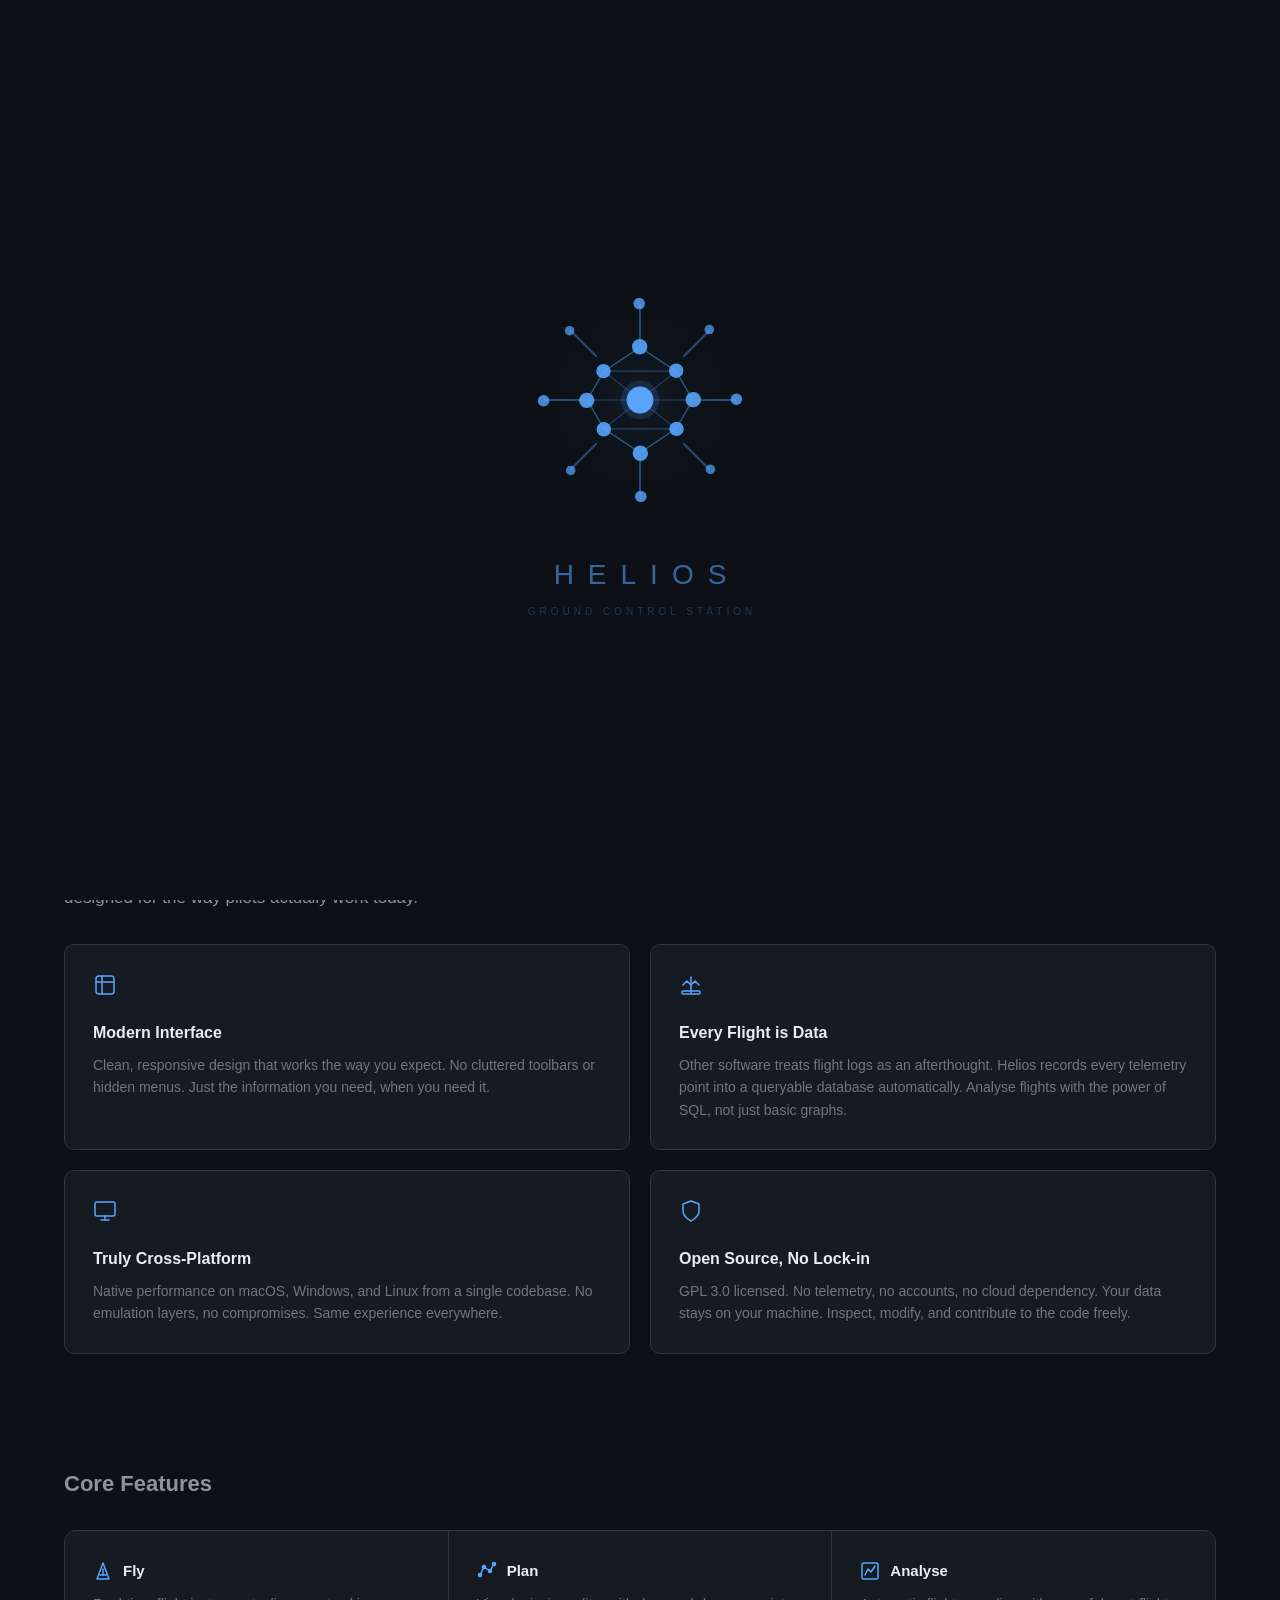
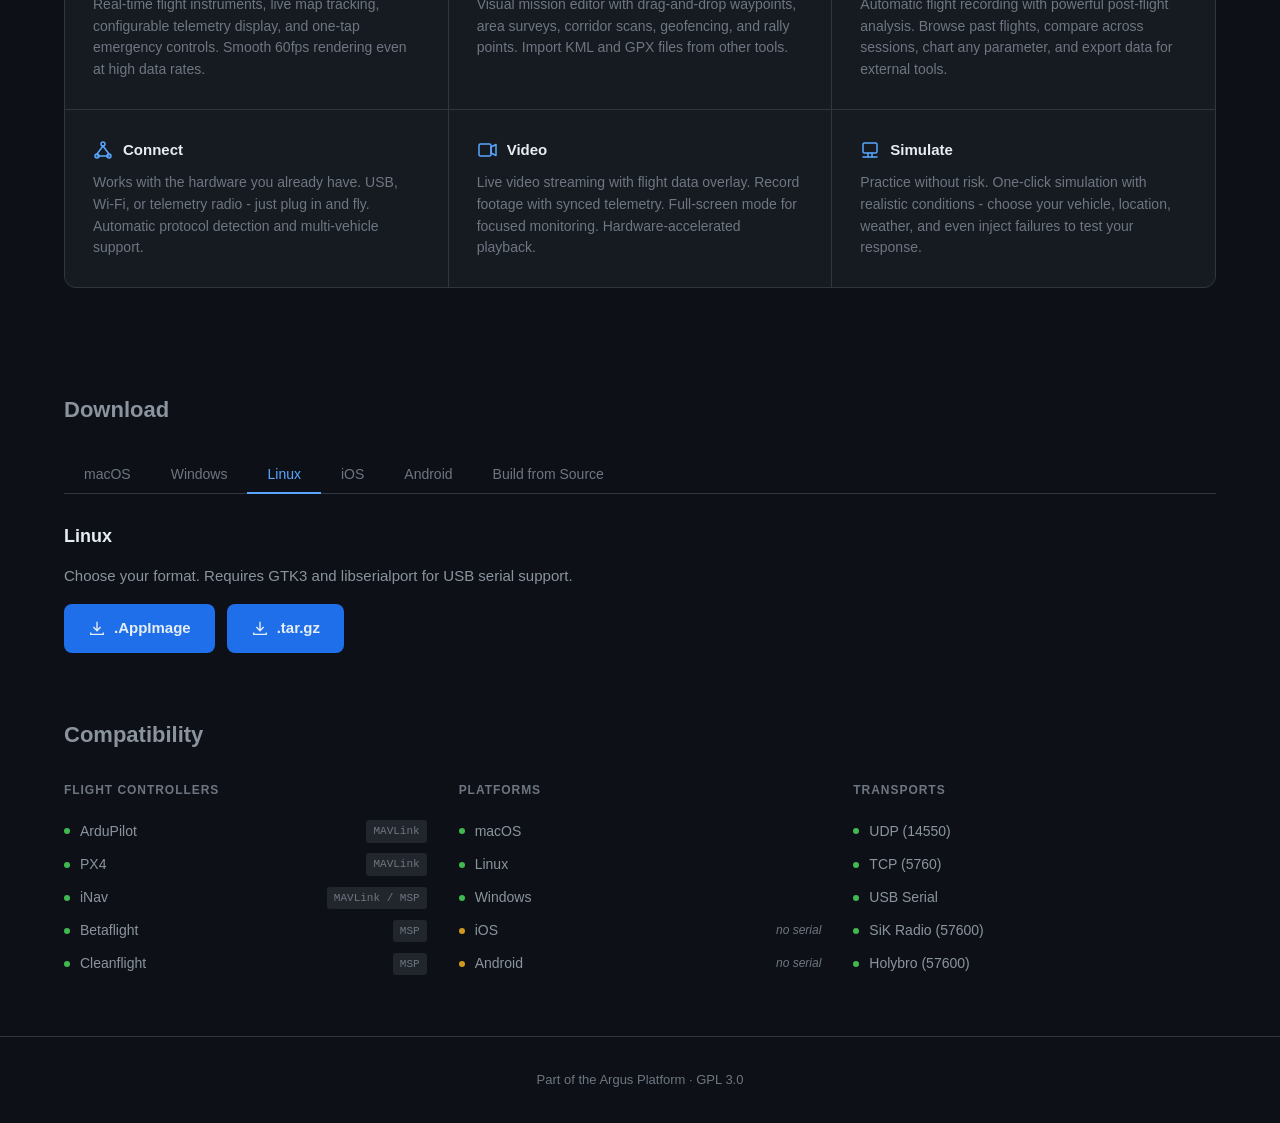
==== commit af58c95e: "seo: add meta tags, structured data, llms.txt, robots/sitemap - Improved page titles and meta descri" ====
--- a/website/index.html
+++ b/website/index.html
@@ -3,11 +3,123 @@
 <head>
   <meta charset="UTF-8">
   <meta name="viewport" content="width=device-width, initial-scale=1.0">
-  <title>Helios GCS</title>
-  <meta name="description" content="Modern, open-source ground control station for drones. Every flight recorded, every data point queryable. macOS, Windows, Linux.">
+  <title>Helios GCS - Open-Source Drone Ground Control Station</title>
+  <meta name="description" content="Free, open-source ground control station for MAVLink drones. Real-time telemetry, mission planning, flight recording with DuckDB analytics. Supports ArduPilot and PX4 on macOS, Windows, Linux, iOS, and Android.">
+  <link rel="canonical" href="https://heliosgcs.com/">
+  <!-- Open Graph -->
+  <meta property="og:type" content="website">
+  <meta property="og:url" content="https://heliosgcs.com/">
+  <meta property="og:title" content="Helios GCS - Open-Source Drone Ground Control Station">
+  <meta property="og:description" content="Free, open-source ground control station for MAVLink drones. Real-time telemetry, mission planning, and flight data analytics powered by DuckDB.">
+  <meta property="og:image" content="https://heliosgcs.com/img/og-image.png">
+  <meta property="og:site_name" content="Helios GCS">
+  <!-- Twitter Card -->
+  <meta name="twitter:card" content="summary_large_image">
+  <meta name="twitter:title" content="Helios GCS - Open-Source Drone Ground Control Station">
+  <meta name="twitter:description" content="Free, open-source ground control station for MAVLink drones. Real-time telemetry, mission planning, and flight data analytics powered by DuckDB.">
+  <meta name="twitter:image" content="https://heliosgcs.com/img/og-image.png">
+  <!-- Additional SEO -->
+  <meta name="keywords" content="drone ground control station, GCS, MAVLink, open source, ArduPilot, PX4, flight data, telemetry, mission planning, DuckDB, QGroundControl alternative">
+  <meta name="author" content="James Garside">
+  <meta name="robots" content="index, follow">
+  <link rel="help" href="/llms.txt" type="text/plain" title="LLM content">
   <link rel="icon" href="img/app-icon.svg" type="image/svg+xml">
   <link rel="icon" href="img/favicon.png" type="image/png">
   <link rel="stylesheet" href="css/style.css">
+  <!-- Structured Data -->
+  <script type="application/ld+json">
+  {
+    "@context": "https://schema.org",
+    "@type": "SoftwareApplication",
+    "name": "Helios GCS",
+    "description": "Open-source ground control station for MAVLink drones with real-time telemetry, mission planning, and flight data analytics powered by DuckDB.",
+    "url": "https://heliosgcs.com",
+    "applicationCategory": "UtilitiesApplication",
+    "operatingSystem": "macOS, Windows, Linux, iOS, Android",
+    "license": "https://opensource.org/licenses/GPL-3.0",
+    "downloadUrl": "https://github.com/jamesagarside/helios/releases/latest",
+    "softwareVersion": "0.5.0-alpha",
+    "author": {
+      "@type": "Person",
+      "name": "James Garside",
+      "url": "https://github.com/jamesagarside"
+    },
+    "offers": {
+      "@type": "Offer",
+      "price": "0",
+      "priceCurrency": "USD"
+    },
+    "screenshot": "https://heliosgcs.com/img/og-image.png",
+    "featureList": [
+      "Real-time telemetry display",
+      "Mission planning with waypoints",
+      "Flight recording to DuckDB",
+      "SQL-powered flight analytics",
+      "MAVLink v2 protocol support",
+      "ArduPilot and PX4 compatible",
+      "Offline map tile caching",
+      "RTSP video streaming",
+      "Parameter editor",
+      "Sensor calibration"
+    ]
+  }
+  </script>
+  <script type="application/ld+json">
+  {
+    "@context": "https://schema.org",
+    "@type": "FAQPage",
+    "mainEntity": [
+      {
+        "@type": "Question",
+        "name": "What drones does Helios GCS support?",
+        "acceptedAnswer": {
+          "@type": "Answer",
+          "text": "Helios works with any drone running ArduPilot or PX4 firmware that communicates via MAVLink v2. This includes multirotors, fixed-wing aircraft, rovers, and submarines. It also has experimental support for iNav, Betaflight, and Cleanflight via MSP protocol."
+        }
+      },
+      {
+        "@type": "Question",
+        "name": "How does Helios compare to QGroundControl?",
+        "acceptedAnswer": {
+          "@type": "Answer",
+          "text": "Both are open-source MAVLink GCS applications. Helios differentiates with DuckDB-powered flight analytics (a queryable SQL database for every flight), a modern Flutter-based UI, and cross-platform mobile support. QGroundControl has a larger user base and broader hardware integration."
+        }
+      },
+      {
+        "@type": "Question",
+        "name": "Is Helios GCS free?",
+        "acceptedAnswer": {
+          "@type": "Answer",
+          "text": "Yes. Helios is free and open-source under GPL 3.0. No accounts, no subscriptions, no telemetry collection. Your data stays on your device."
+        }
+      },
+      {
+        "@type": "Question",
+        "name": "What platforms does Helios run on?",
+        "acceptedAnswer": {
+          "@type": "Answer",
+          "text": "macOS (13+), Windows (10+), Linux (with GTK3), iOS (alpha via TestFlight), and Android (alpha via APK). Desktop platforms support USB serial connections; mobile platforms require UDP or TCP via a Wi-Fi bridge or telemetry radio."
+        }
+      },
+      {
+        "@type": "Question",
+        "name": "What database does Helios use for flight data?",
+        "acceptedAnswer": {
+          "@type": "Answer",
+          "text": "DuckDB, a columnar OLAP database. Each flight gets its own DuckDB file, giving 10-100x faster analytical queries compared to row-oriented databases like SQLite. Flight data can be exported to Apache Parquet for use in Python, R, or Jupyter notebooks."
+        }
+      },
+      {
+        "@type": "Question",
+        "name": "Can I use Helios offline?",
+        "acceptedAnswer": {
+          "@type": "Answer",
+          "text": "Yes. Map tiles can be cached for offline use, and flight recording works entirely locally. No internet connection is required for any core functionality."
+        }
+      }
+    ]
+  }
+  </script>
 </head>
 <body>
 
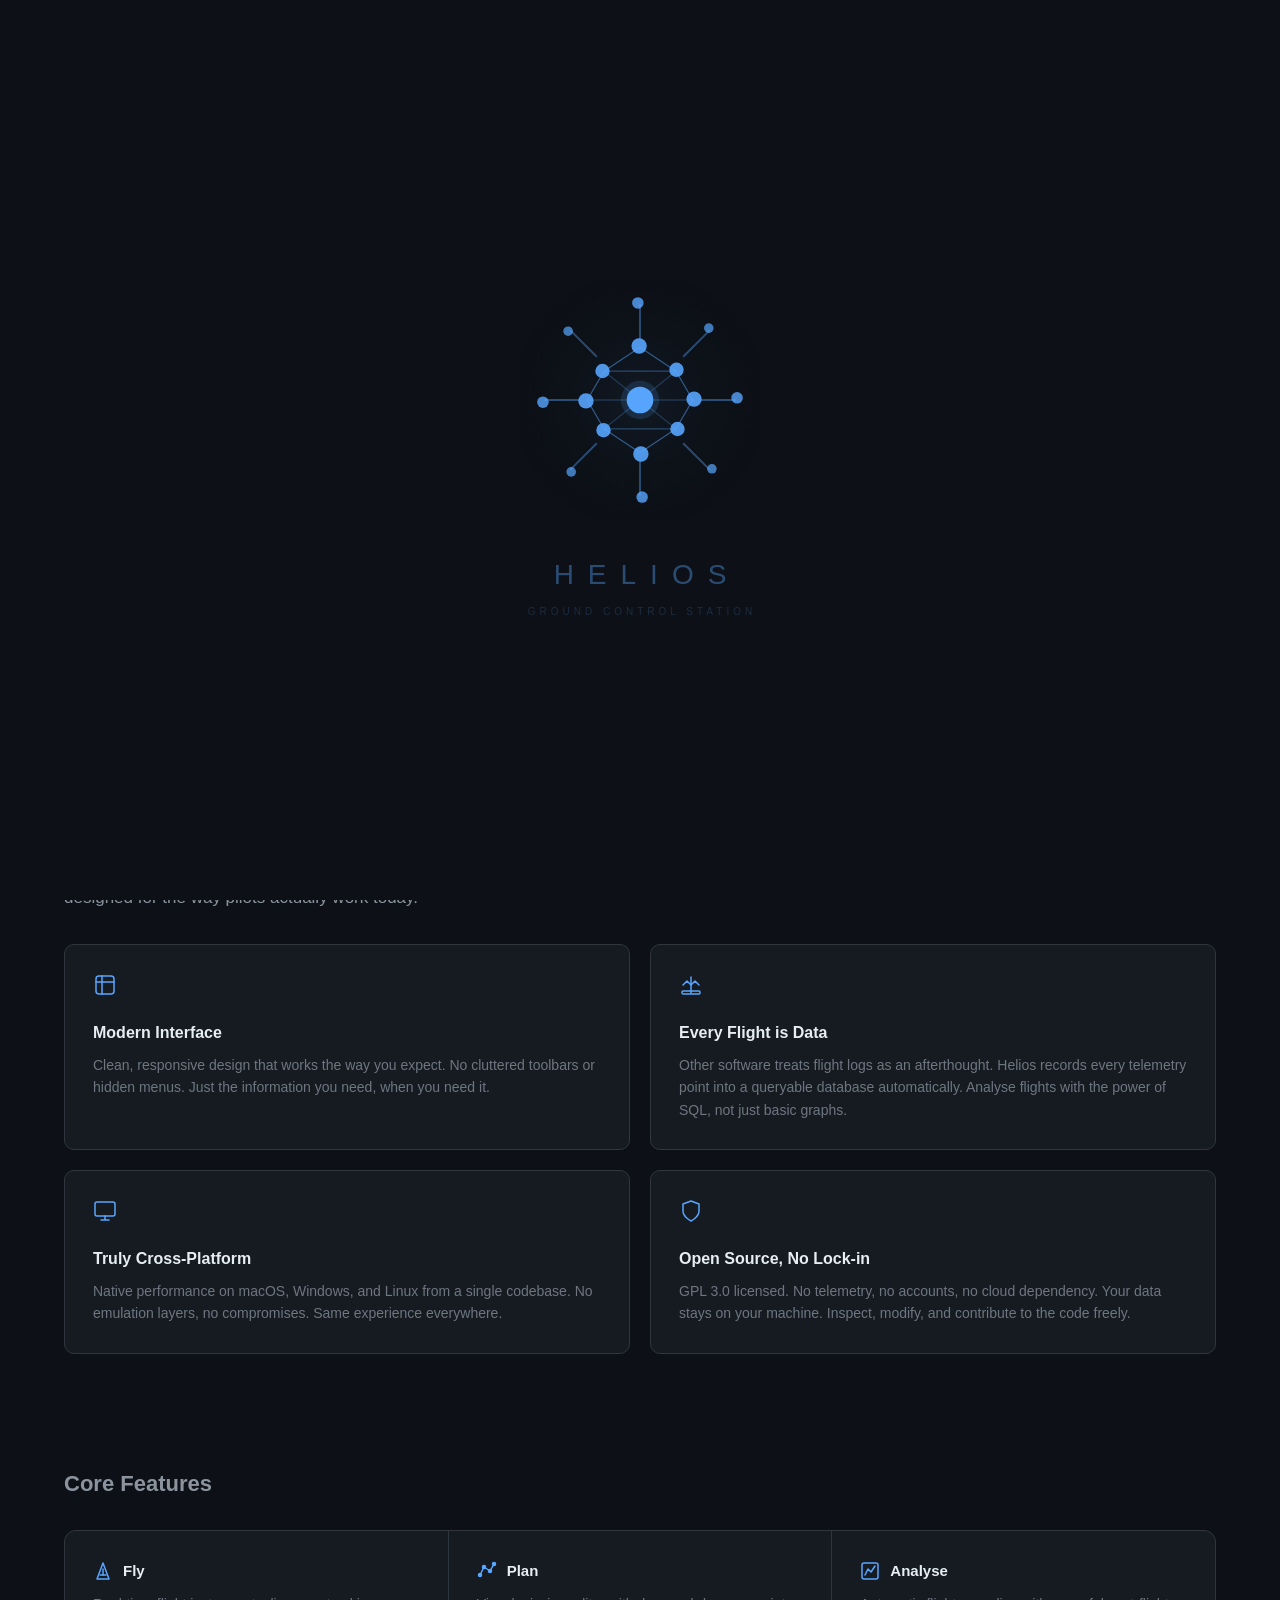
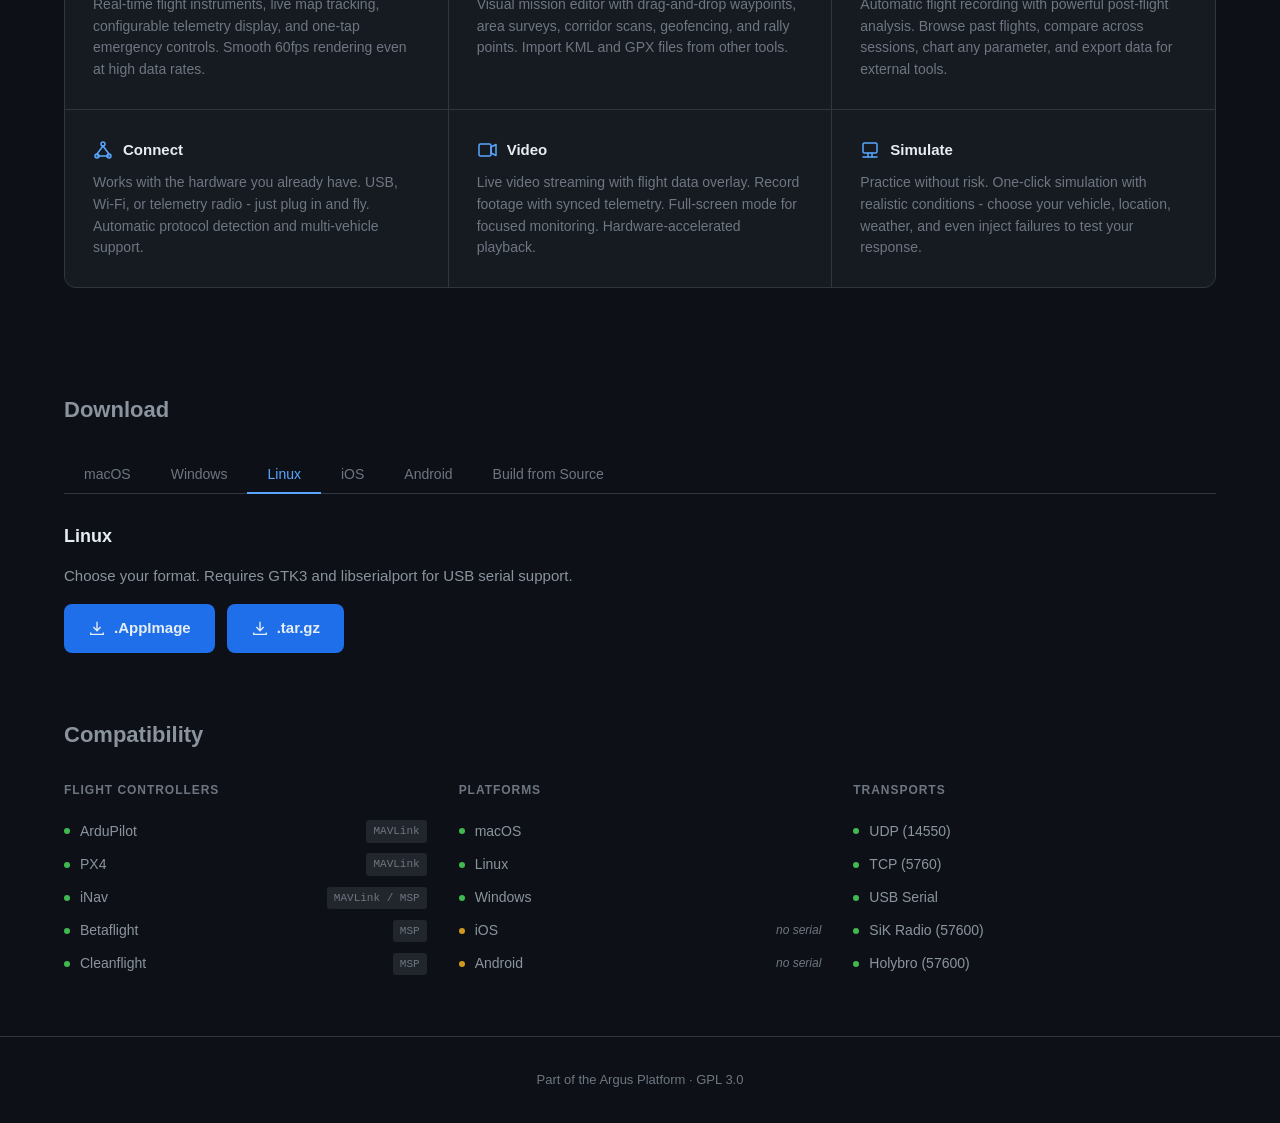
==== commit c572e978: "seo: add properly sized favicons for Google search results Google requires a favicon of at least 48x" ====
--- a/website/index.html
+++ b/website/index.html
@@ -23,8 +23,10 @@
   <meta name="author" content="James Garside">
   <meta name="robots" content="index, follow">
   <link rel="help" href="/llms.txt" type="text/plain" title="LLM content">
+  <link rel="icon" href="img/favicon-48.png" sizes="48x48" type="image/png">
+  <link rel="icon" href="img/favicon-192.png" sizes="192x192" type="image/png">
   <link rel="icon" href="img/app-icon.svg" type="image/svg+xml">
-  <link rel="icon" href="img/favicon.png" type="image/png">
+  <link rel="apple-touch-icon" href="img/apple-touch-icon.png">
   <link rel="stylesheet" href="css/style.css">
   <!-- Structured Data -->
   <script type="application/ld+json">
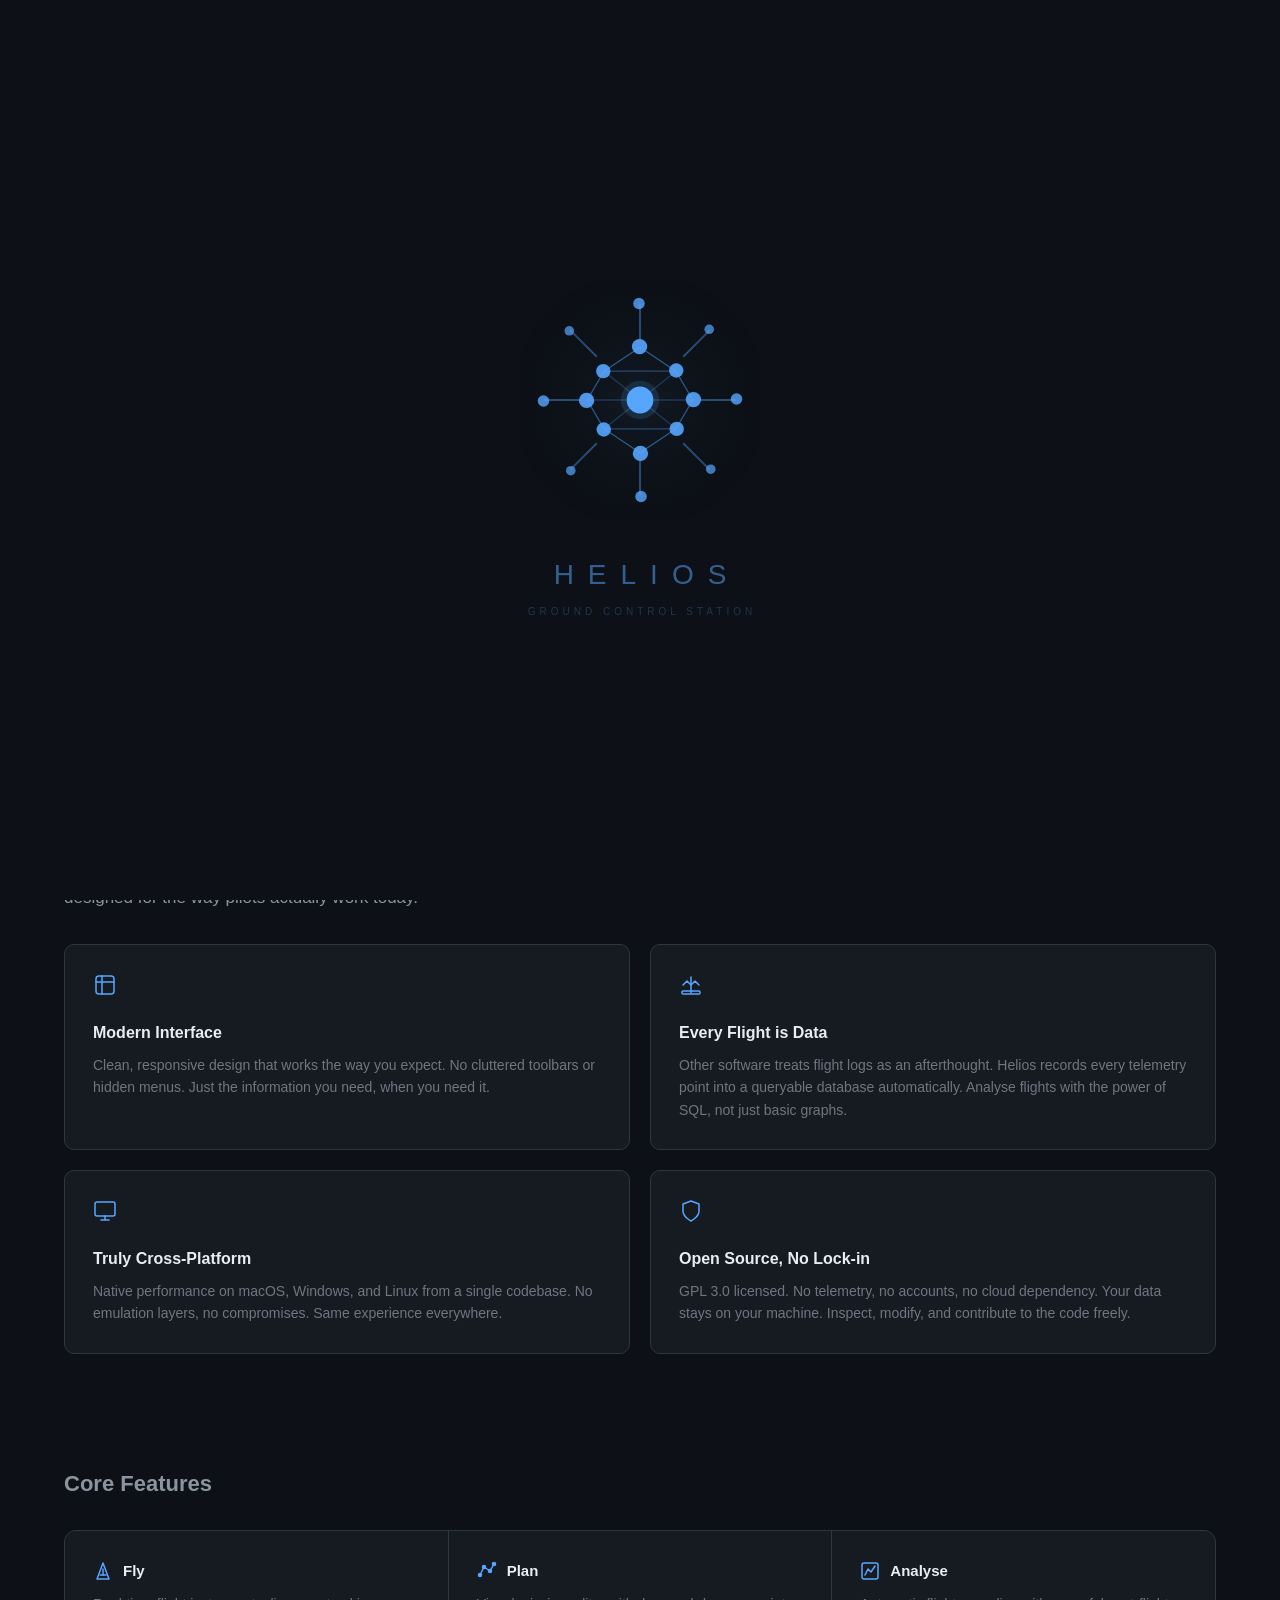
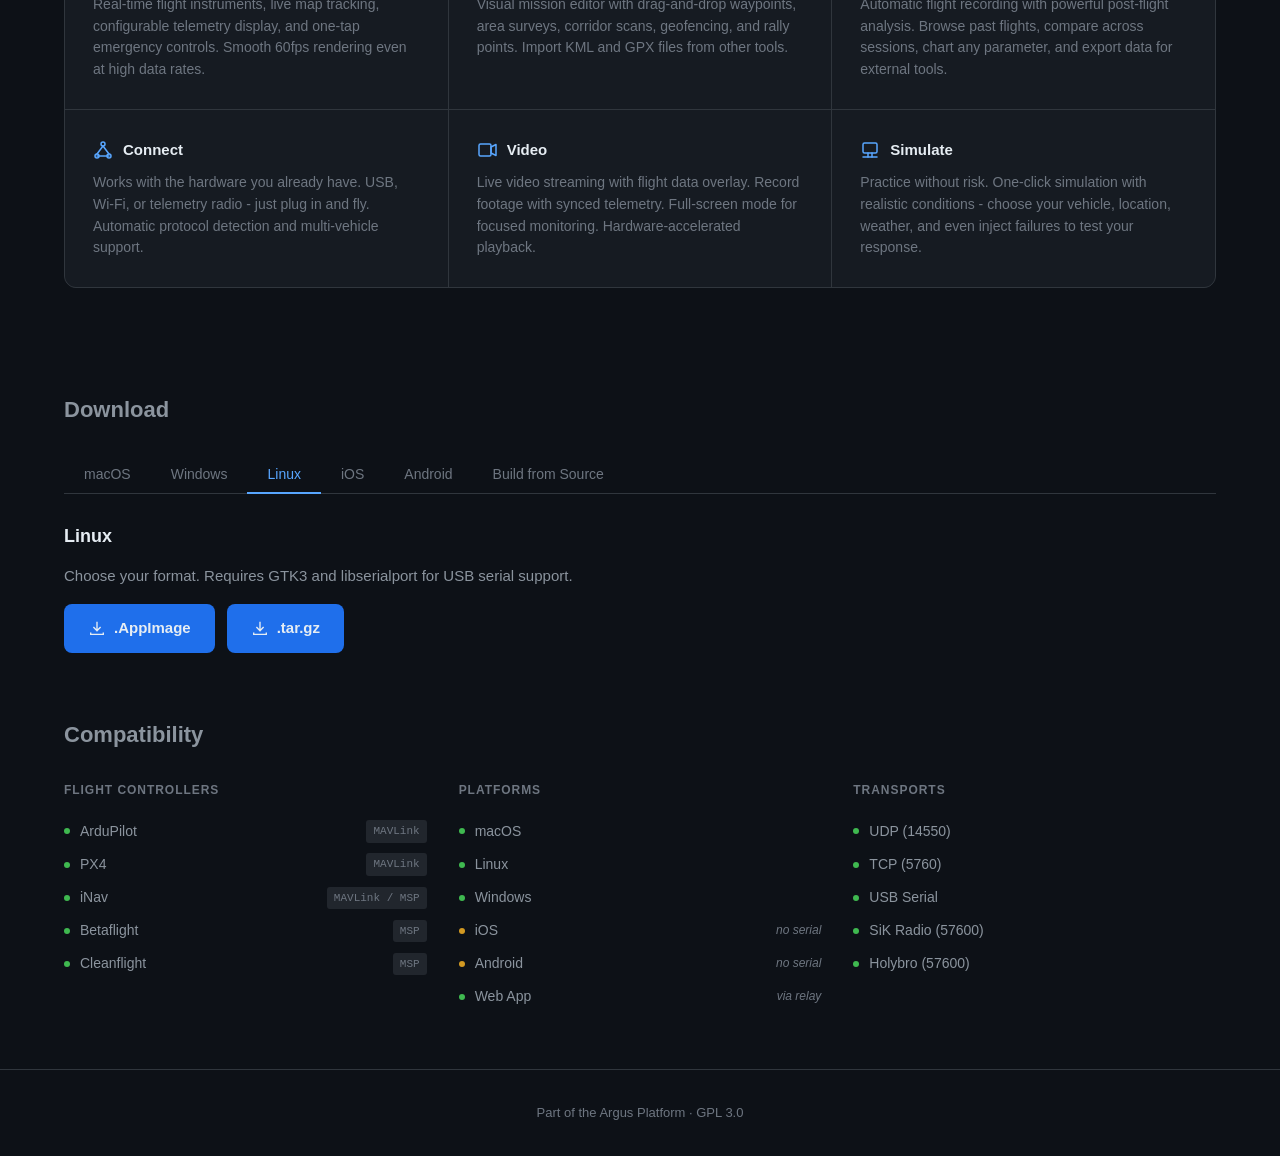
==== commit bc293d97: "docs: add web app user guide, update website and dev docs Add comprehensive user-facing web app guid" ====
--- a/website/index.html
+++ b/website/index.html
@@ -190,6 +190,7 @@
   <p class="hero-tagline">A modern ground control station built for pilots who want more from their flight data. Every flight automatically recorded. Every data point queryable.</p>
   <div class="hero-actions">
     <a href="#download" class="btn btn-primary">Download Free</a>
+    <a href="https://app.heliosgcs.com" class="btn btn-secondary" target="_blank" rel="noopener">Try in Browser</a>
     <a href="features.html" class="btn btn-secondary">See All Features</a>
   </div>
   <div class="hero-meta">
@@ -389,6 +390,7 @@
         <li><span class="compat-dot green"></span>Windows</li>
         <li><span class="compat-dot amber"></span>iOS <span class="compat-note">no serial</span></li>
         <li><span class="compat-dot amber"></span>Android <span class="compat-note">no serial</span></li>
+        <li><span class="compat-dot green"></span><a href="https://app.heliosgcs.com" target="_blank" rel="noopener" style="color: inherit; text-decoration: none;">Web App</a> <span class="compat-note">via relay</span></li>
       </ul>
     </div>
     <div class="compat-col">
--- a/website/css/style.css
+++ b/website/css/style.css
@@ -596,7 +596,7 @@
   font-weight: 700;
   text-transform: uppercase;
   letter-spacing: 0.08em;
-  color: var(--text-tertiary);
+  color: var(--accent);
   margin: 20px 0 8px;
   padding: 0 8px;
 }
@@ -873,8 +873,8 @@
   .docs-sidebar {
     position: fixed;
     left: -280px;
-    top: 56px;
-    height: calc(100vh - 56px);
+    top: 96px;
+    height: calc(100vh - 96px);
     background: var(--bg);
     z-index: 99;
     transition: left 0.25s;
@@ -882,5 +882,42 @@
   }
 
   .docs-sidebar.open { left: 0; }
-  .docs-content { padding: 24px 16px 60px; }
-}
+  .docs-content { padding: 24px 16px 60px; padding-top: 56px; }
+
+  .docs-sidebar-toggle { display: flex; }
+}
+
+/* ─── Docs Sidebar Toggle (mobile only) ─────────────────────── */
+
+.docs-sidebar-toggle {
+  display: none;
+  position: fixed;
+  top: 56px;
+  left: 0;
+  right: 0;
+  z-index: 98;
+  align-items: center;
+  gap: 8px;
+  padding: 10px 16px;
+  background: var(--surface);
+  border-bottom: 1px solid var(--border);
+  color: var(--text-secondary);
+  font-size: 14px;
+  font-weight: 500;
+  font-family: inherit;
+  cursor: pointer;
+  border: none;
+  border-bottom: 1px solid var(--border);
+  width: 100%;
+}
+
+.docs-sidebar-toggle svg {
+  color: var(--accent);
+  flex-shrink: 0;
+}
+
+.docs-sidebar-toggle:hover,
+.docs-sidebar-toggle.active {
+  color: var(--text-primary);
+  background: var(--surface-light);
+}
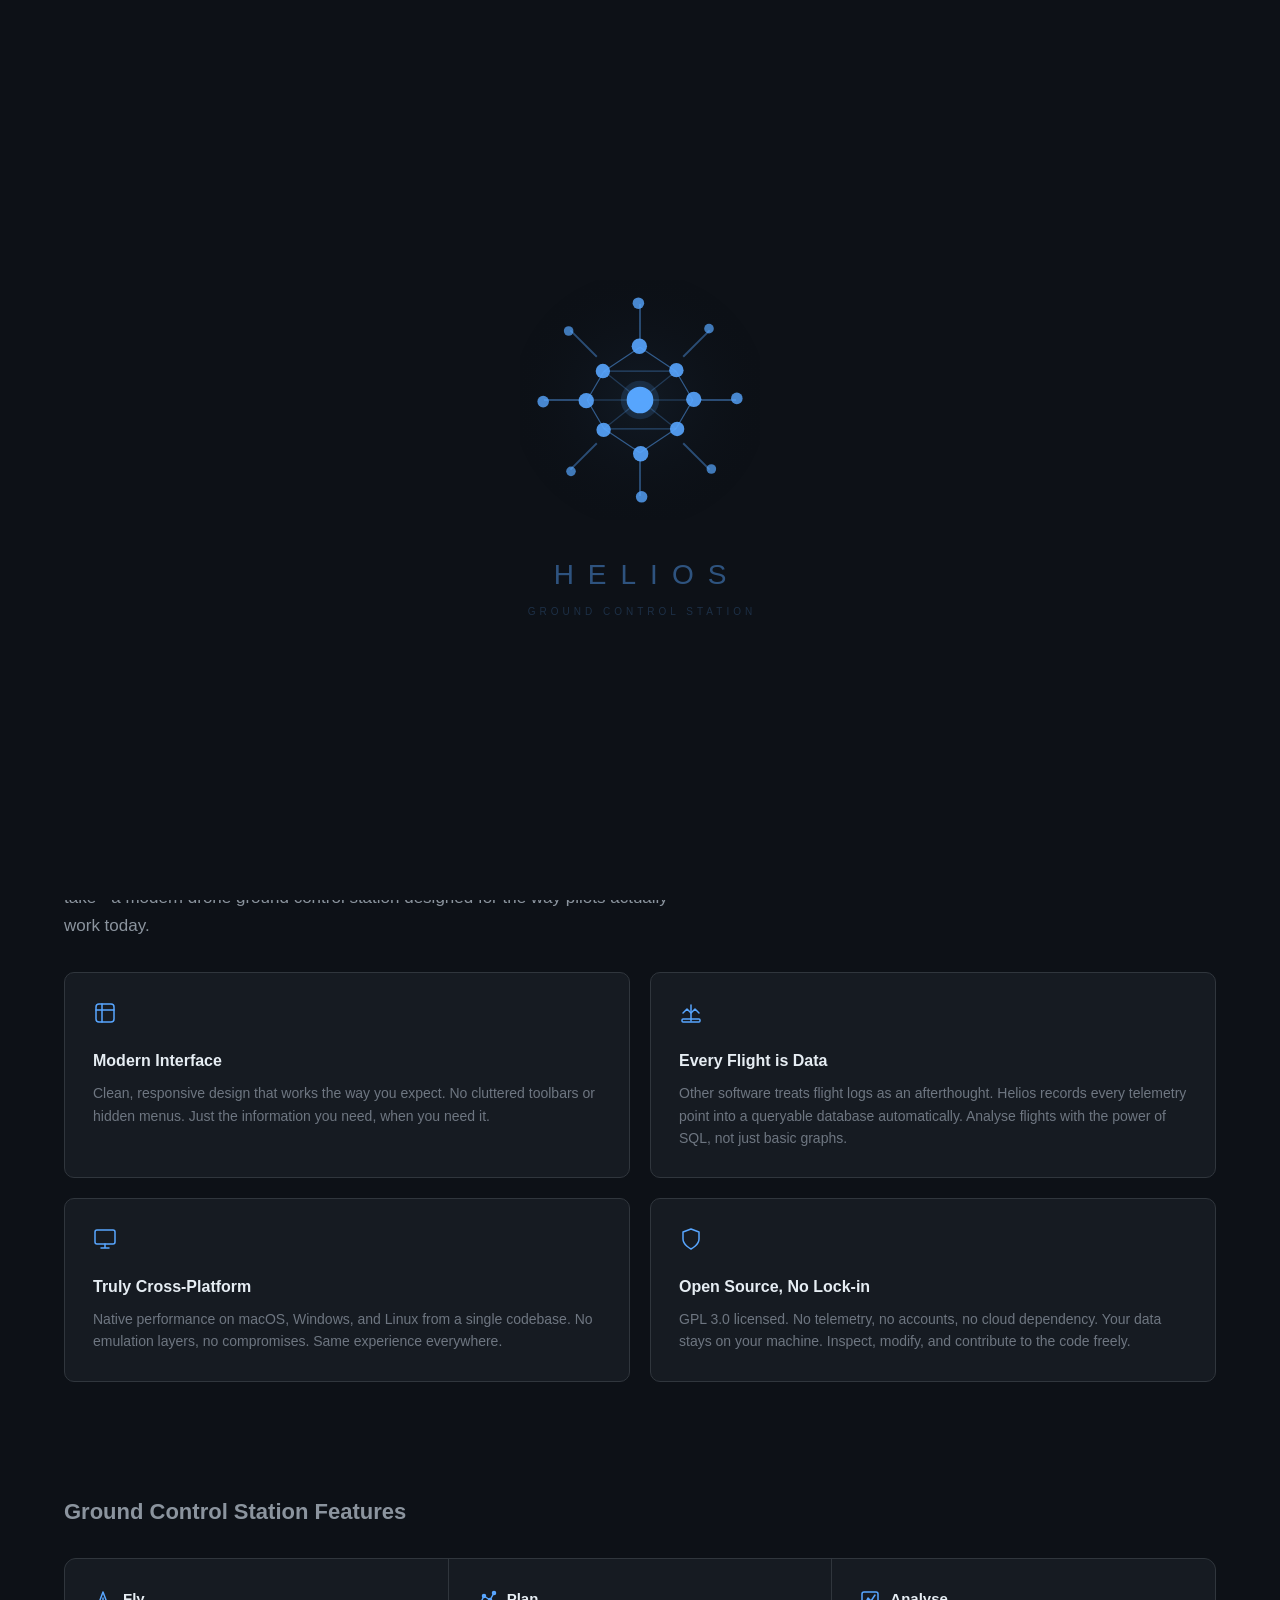
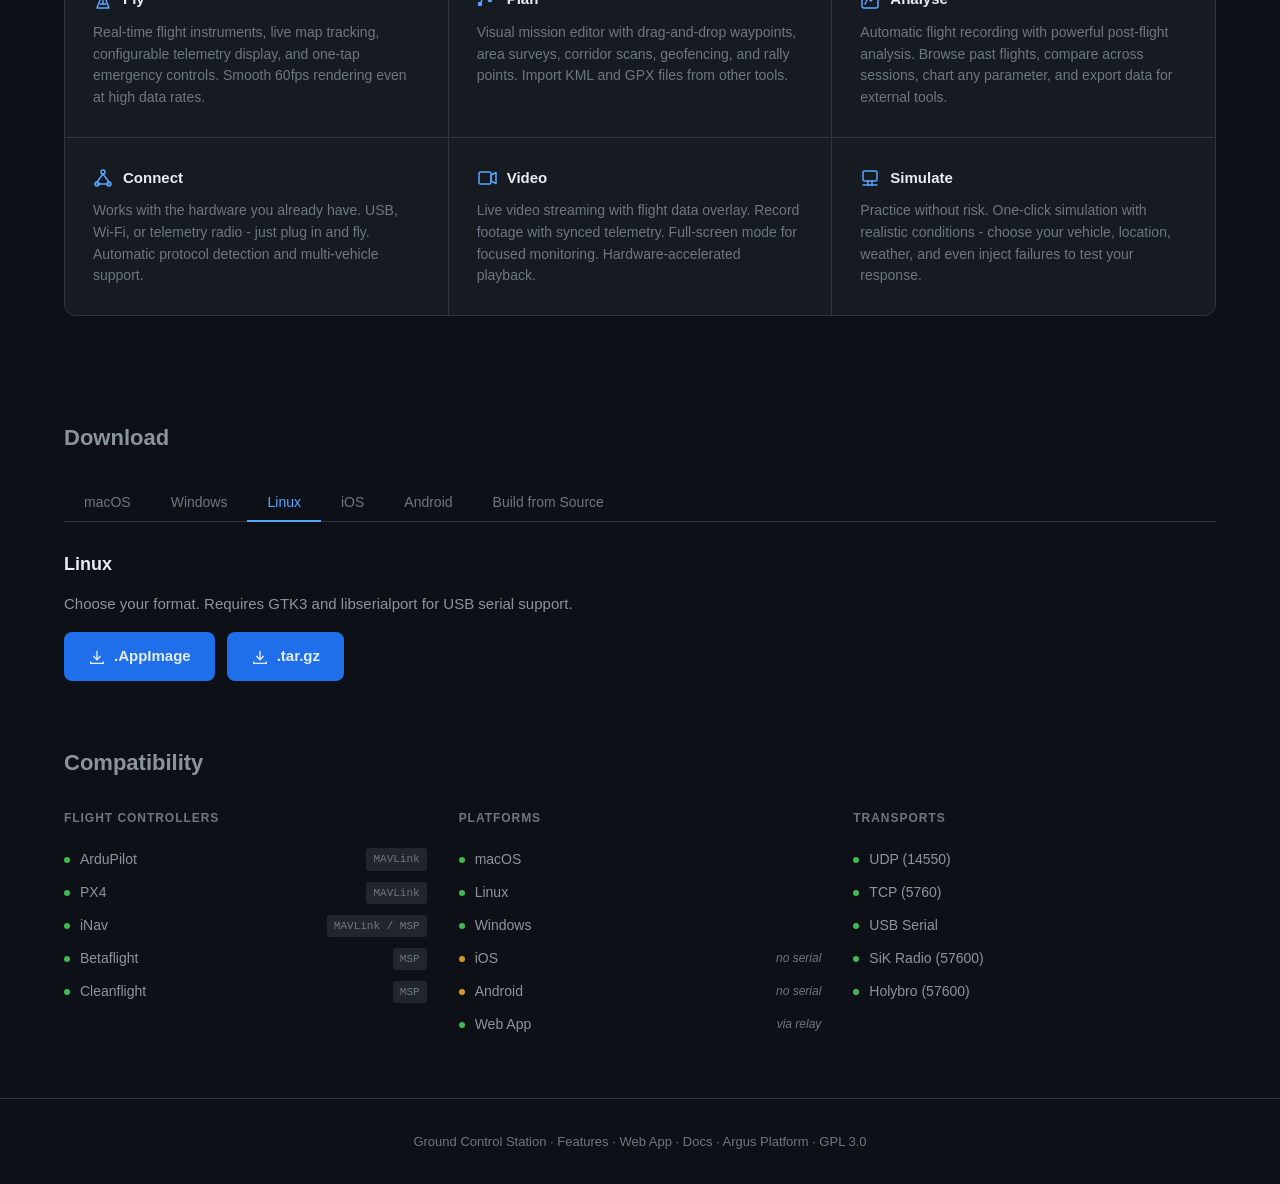
==== commit 0fc7dd10: "feat: v0.5.2-alpha — SEO, iOS/Android fix, Android signing Website SEO: - New landing pages: ground-" ====
--- a/website/index.html
+++ b/website/index.html
@@ -3,23 +3,23 @@
 <head>
   <meta charset="UTF-8">
   <meta name="viewport" content="width=device-width, initial-scale=1.0">
-  <title>Helios GCS - Open-Source Drone Ground Control Station</title>
-  <meta name="description" content="Free, open-source ground control station for MAVLink drones. Real-time telemetry, mission planning, flight recording with DuckDB analytics. Supports ArduPilot and PX4 on macOS, Windows, Linux, iOS, and Android.">
+  <title>Helios GCS - Open-Source Ground Control Station for Drones</title>
+  <meta name="description" content="Helios is a free, open-source ground control station for MAVLink drones. Real-time telemetry, mission planning, and flight recording with DuckDB analytics. Supports ArduPilot and PX4 on macOS, Windows, Linux, iOS, Android, and the web.">
   <link rel="canonical" href="https://heliosgcs.com/">
   <!-- Open Graph -->
   <meta property="og:type" content="website">
   <meta property="og:url" content="https://heliosgcs.com/">
-  <meta property="og:title" content="Helios GCS - Open-Source Drone Ground Control Station">
-  <meta property="og:description" content="Free, open-source ground control station for MAVLink drones. Real-time telemetry, mission planning, and flight data analytics powered by DuckDB.">
+  <meta property="og:title" content="Helios GCS - Open-Source Ground Control Station for Drones">
+  <meta property="og:description" content="Helios is a free, open-source ground control station for MAVLink drones. Real-time telemetry, mission planning, and flight data analytics powered by DuckDB.">
   <meta property="og:image" content="https://heliosgcs.com/img/og-image.png">
   <meta property="og:site_name" content="Helios GCS">
   <!-- Twitter Card -->
   <meta name="twitter:card" content="summary_large_image">
-  <meta name="twitter:title" content="Helios GCS - Open-Source Drone Ground Control Station">
-  <meta name="twitter:description" content="Free, open-source ground control station for MAVLink drones. Real-time telemetry, mission planning, and flight data analytics powered by DuckDB.">
+  <meta name="twitter:title" content="Helios GCS - Open-Source Ground Control Station for Drones">
+  <meta name="twitter:description" content="Helios is a free, open-source ground control station for MAVLink drones. Real-time telemetry, mission planning, and flight data analytics powered by DuckDB.">
   <meta name="twitter:image" content="https://heliosgcs.com/img/og-image.png">
   <!-- Additional SEO -->
-  <meta name="keywords" content="drone ground control station, GCS, MAVLink, open source, ArduPilot, PX4, flight data, telemetry, mission planning, DuckDB, QGroundControl alternative">
+  <meta name="keywords" content="Helios, ground control station, drone ground control station, GCS, drone software, MAVLink, open source, ArduPilot, PX4, flight data, telemetry, mission planning, DuckDB, drone app, UAV ground station, flight controller software">
   <meta name="author" content="James Garside">
   <meta name="robots" content="index, follow">
   <link rel="help" href="/llms.txt" type="text/plain" title="LLM content">
@@ -36,11 +36,12 @@
     "name": "Helios GCS",
     "description": "Open-source ground control station for MAVLink drones with real-time telemetry, mission planning, and flight data analytics powered by DuckDB.",
     "url": "https://heliosgcs.com",
-    "applicationCategory": "UtilitiesApplication",
+    "applicationCategory": "BusinessApplication",
+    "additionalType": "https://schema.org/MobileApplication",
     "operatingSystem": "macOS, Windows, Linux, iOS, Android",
     "license": "https://opensource.org/licenses/GPL-3.0",
     "downloadUrl": "https://github.com/jamesagarside/helios/releases/latest",
-    "softwareVersion": "0.5.0-alpha",
+    "softwareVersion": "0.5.2-alpha",
     "author": {
       "@type": "Person",
       "name": "James Garside",
@@ -81,10 +82,10 @@
       },
       {
         "@type": "Question",
-        "name": "How does Helios compare to QGroundControl?",
-        "acceptedAnswer": {
-          "@type": "Answer",
-          "text": "Both are open-source MAVLink GCS applications. Helios differentiates with DuckDB-powered flight analytics (a queryable SQL database for every flight), a modern Flutter-based UI, and cross-platform mobile support. QGroundControl has a larger user base and broader hardware integration."
+        "name": "How does Helios compare to QGroundControl and Mission Planner?",
+        "acceptedAnswer": {
+          "@type": "Answer",
+          "text": "Helios, QGroundControl, and Mission Planner are all open-source ground control stations for MAVLink drones. They share the same goal of making autonomous flight accessible. Helios focuses on DuckDB-powered flight analytics and a modern Flutter-based UI, QGroundControl has broad cross-platform support and a large community, and Mission Planner offers deep ArduPilot integration with advanced configuration. Many pilots use more than one — they complement each other well."
         }
       },
       {
@@ -117,6 +118,22 @@
         "acceptedAnswer": {
           "@type": "Answer",
           "text": "Yes. Map tiles can be cached for offline use, and flight recording works entirely locally. No internet connection is required for any core functionality."
+        }
+      },
+      {
+        "@type": "Question",
+        "name": "Can I use Helios in a web browser?",
+        "acceptedAnswer": {
+          "@type": "Answer",
+          "text": "Yes. Helios has a web app at app.heliosgcs.com that runs directly in your browser with no installation required. It connects to your drone via a lightweight relay server. The web version supports telemetry display, mission planning, and flight monitoring — ideal for quick access from any device."
+        }
+      },
+      {
+        "@type": "Question",
+        "name": "What is a ground control station?",
+        "acceptedAnswer": {
+          "@type": "Answer",
+          "text": "A ground control station (GCS) is software used to monitor, control, and plan flights for unmanned aerial vehicles (UAVs/drones). It displays real-time telemetry like altitude, speed, and GPS position, lets you plan autonomous missions with waypoints, and provides safety features like geofencing and return-to-launch. Helios is a free, open-source ground control station that works with ArduPilot and PX4 flight controllers."
         }
       }
     ]
@@ -139,12 +156,13 @@
 <nav class="nav">
   <div class="nav-inner">
     <a href="/" class="nav-brand">
-      <img src="img/logo.svg" alt="Helios">
+      <img src="img/logo.svg" alt="Helios Ground Control Station">
       Helios
     </a>
     <ul class="nav-links">
       <li><a href="features.html">Features</a></li>
       <li><a href="docs.html">Docs</a></li>
+      <li><a href="https://app.heliosgcs.com" target="_blank" rel="noopener">Web App</a></li>
       <li>
         <div class="nav-download">
           <button class="nav-download-btn" onclick="this.parentElement.classList.toggle('open')">Download <svg viewBox="0 0 12 12"><path d="M2 4l4 4 4-4"/></svg></button>
@@ -184,9 +202,9 @@
 
 <!-- Hero -->
 <section class="hero">
-  <img src="img/logo.svg" alt="Helios" class="hero-logo hero-logo-lg">
+  <img src="img/logo.svg" alt="Helios GCS - Open-Source Drone Ground Control Station" class="hero-logo hero-logo-lg">
   <h1>Helios <span>GCS</span></h1>
-  <p class="hero-subtitle">Open-Source Ground Control</p>
+  <p class="hero-subtitle">Open-Source Ground Control Station</p>
   <p class="hero-tagline">A modern ground control station built for pilots who want more from their flight data. Every flight automatically recorded. Every data point queryable.</p>
   <div class="hero-actions">
     <a href="#download" class="btn btn-primary">Download Free</a>
@@ -197,6 +215,7 @@
     <span>macOS</span><span class="dot"></span>
     <span>Windows</span><span class="dot"></span>
     <span>Linux</span><span class="dot"></span>
+    <span><a href="https://app.heliosgcs.com" target="_blank" rel="noopener" style="color: inherit; text-decoration: none;">Web App</a></span><span class="dot"></span>
     <span>Open Source</span><span class="dot"></span>
     <span>GPL 3.0</span>
   </div>
@@ -204,8 +223,8 @@
 
 <!-- Why Helios -->
 <section class="section why-section">
-  <h2 class="section-title">Why Helios?</h2>
-  <p class="why-intro">Ground control software hasn't changed much in a decade. Helios is a fresh take  - designed for the way pilots actually work today.</p>
+  <h2 class="section-title">Why Choose Helios as Your Ground Control Station?</h2>
+  <p class="why-intro">Ground control station software hasn't changed much in a decade. Helios is a fresh take  - a modern drone ground control station designed for the way pilots actually work today.</p>
   <div class="why-grid">
     <div class="why-card">
       <div class="why-icon">
@@ -240,7 +259,7 @@
 
 <!-- Features -->
 <section class="section" id="features">
-  <h2 class="section-title">Core Features</h2>
+  <h2 class="section-title">Ground Control Station Features</h2>
   <div class="features-grid">
     <a href="features.html#fly" class="feature-card">
       <div class="feature-header">
@@ -407,7 +426,11 @@
 </section>
 
 <footer class="footer">
-  Part of the <a href="https://github.com/jamesagarside">Argus Platform</a>
+  <a href="ground-control-station.html">Ground Control Station</a>
+  &middot; <a href="features.html">Features</a>
+  &middot; <a href="web-app.html">Web App</a>
+  &middot; <a href="docs.html">Docs</a>
+  &middot; <a href="https://github.com/jamesagarside">Argus Platform</a>
   &middot; <a href="https://github.com/jamesagarside/helios/blob/main/LICENSE">GPL 3.0</a>
 </footer>
 
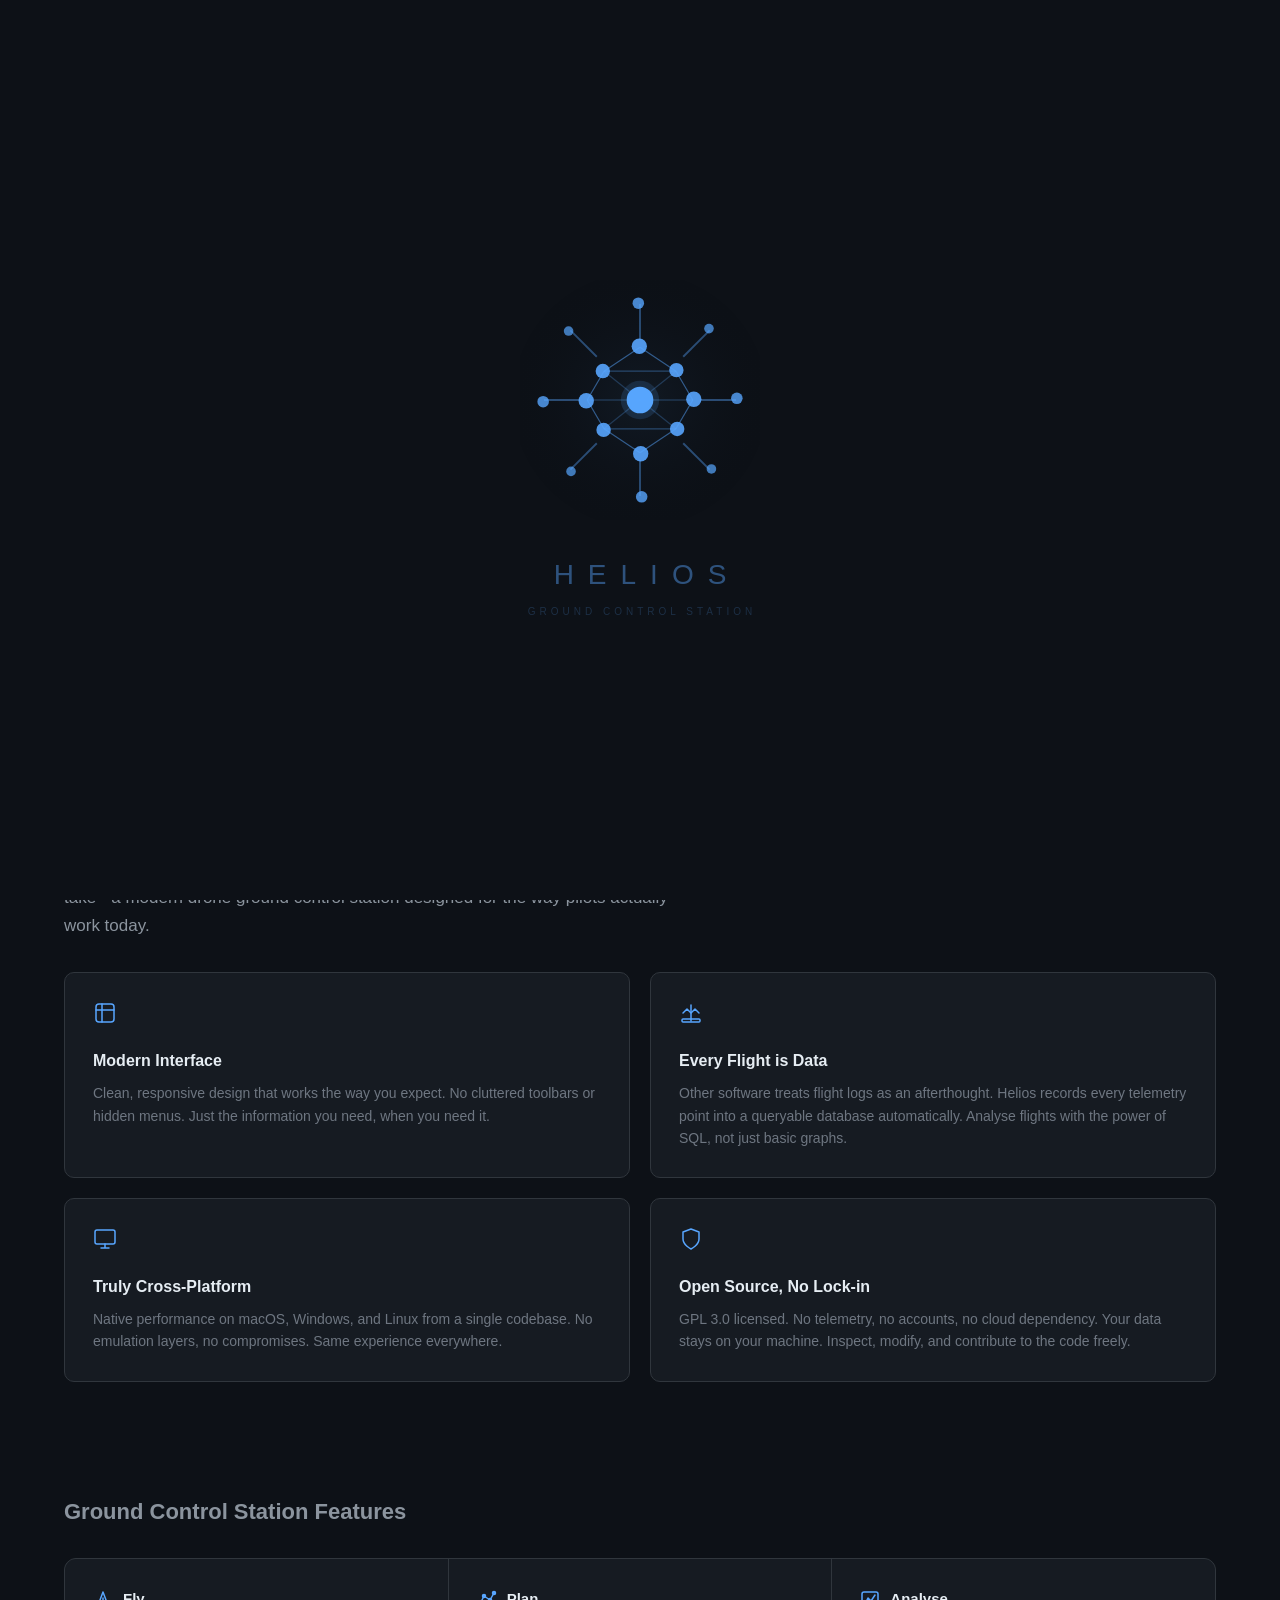
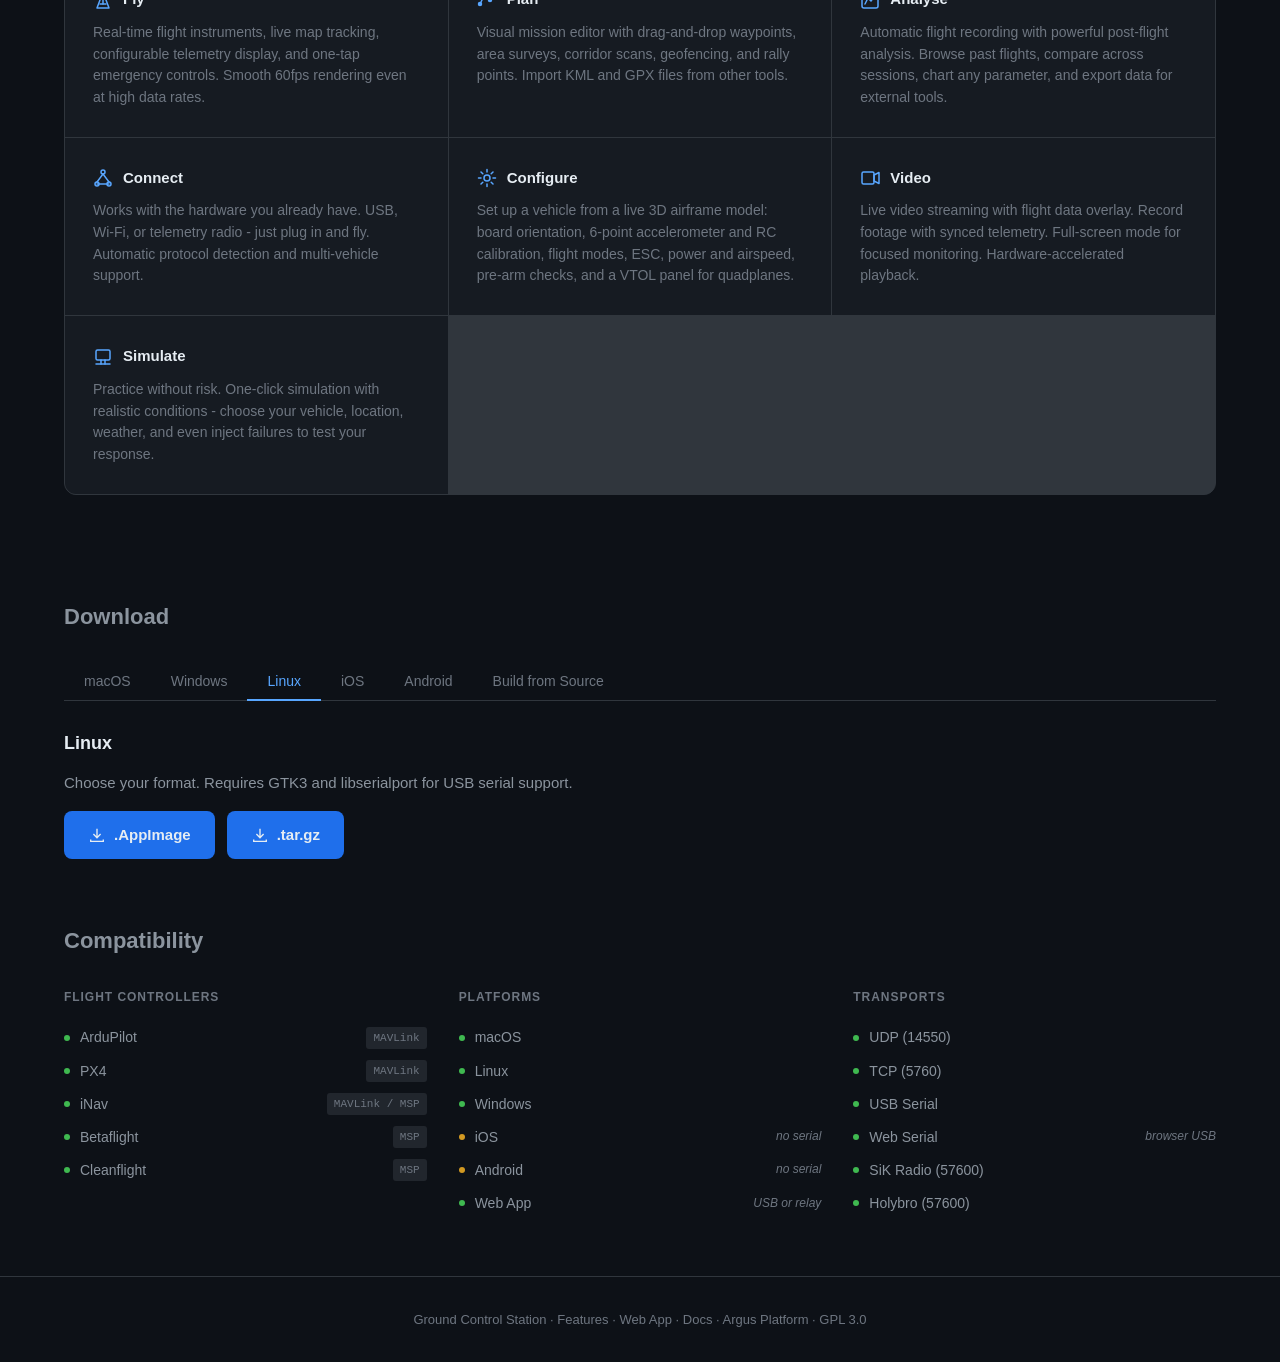
==== commit 8bc16b0e: "docs(website): reflect recent vehicle-setup, mission, params & Web Serial features Add recently-ship" ====
--- a/website/index.html
+++ b/website/index.html
@@ -62,8 +62,11 @@
       "ArduPilot and PX4 compatible",
       "Offline map tile caching",
       "RTSP video streaming",
-      "Parameter editor",
-      "Sensor calibration"
+      "Parameter editor with modified-only diff view",
+      "Vehicle setup and sensor calibration suite",
+      "6-point accelerometer and RC calibration",
+      "Live 3D airframe model",
+      "Web Serial USB connections in the browser"
     ]
   }
   </script>
@@ -289,6 +292,13 @@
       </div>
       <p>Works with the hardware you already have. USB, Wi-Fi, or telemetry radio  - just plug in and fly. Automatic protocol detection and multi-vehicle support.</p>
     </a>
+    <a href="features.html#configure" class="feature-card">
+      <div class="feature-header">
+        <svg width="20" height="20" viewBox="0 0 20 20" fill="none" stroke="currentColor" stroke-width="1.5" stroke-linecap="round" stroke-linejoin="round" class="feature-svg"><circle cx="10" cy="10" r="3"/><path d="M10 1.5v2.5M10 16v2.5M1.5 10h2.5M16 10h2.5M4 4l1.8 1.8M14.2 14.2L16 16M16 4l-1.8 1.8M5.8 14.2L4 16"/></svg>
+        <h3>Configure</h3>
+      </div>
+      <p>Set up a vehicle from a live 3D airframe model: board orientation, 6-point accelerometer and RC calibration, flight modes, ESC, power and airspeed, pre-arm checks, and a VTOL panel for quadplanes.</p>
+    </a>
     <a href="features.html#video" class="feature-card">
       <div class="feature-header">
         <svg width="20" height="20" viewBox="0 0 20 20" fill="none" stroke="currentColor" stroke-width="1.5" stroke-linecap="round" stroke-linejoin="round" class="feature-svg"><rect x="2" y="4" width="12" height="12" rx="1.5"/><polygon points="14,7 19,4.5 19,15.5 14,13"/></svg>
@@ -409,7 +419,7 @@
         <li><span class="compat-dot green"></span>Windows</li>
         <li><span class="compat-dot amber"></span>iOS <span class="compat-note">no serial</span></li>
         <li><span class="compat-dot amber"></span>Android <span class="compat-note">no serial</span></li>
-        <li><span class="compat-dot green"></span><a href="https://app.heliosgcs.com" target="_blank" rel="noopener" style="color: inherit; text-decoration: none;">Web App</a> <span class="compat-note">via relay</span></li>
+        <li><span class="compat-dot green"></span><a href="https://app.heliosgcs.com" target="_blank" rel="noopener" style="color: inherit; text-decoration: none;">Web App</a> <span class="compat-note">USB or relay</span></li>
       </ul>
     </div>
     <div class="compat-col">
@@ -418,6 +428,7 @@
         <li><span class="compat-dot green"></span>UDP (14550)</li>
         <li><span class="compat-dot green"></span>TCP (5760)</li>
         <li><span class="compat-dot green"></span>USB Serial</li>
+        <li><span class="compat-dot green"></span>Web Serial <span class="compat-note">browser USB</span></li>
         <li><span class="compat-dot green"></span>SiK Radio (57600)</li>
         <li><span class="compat-dot green"></span>Holybro (57600)</li>
       </ul>
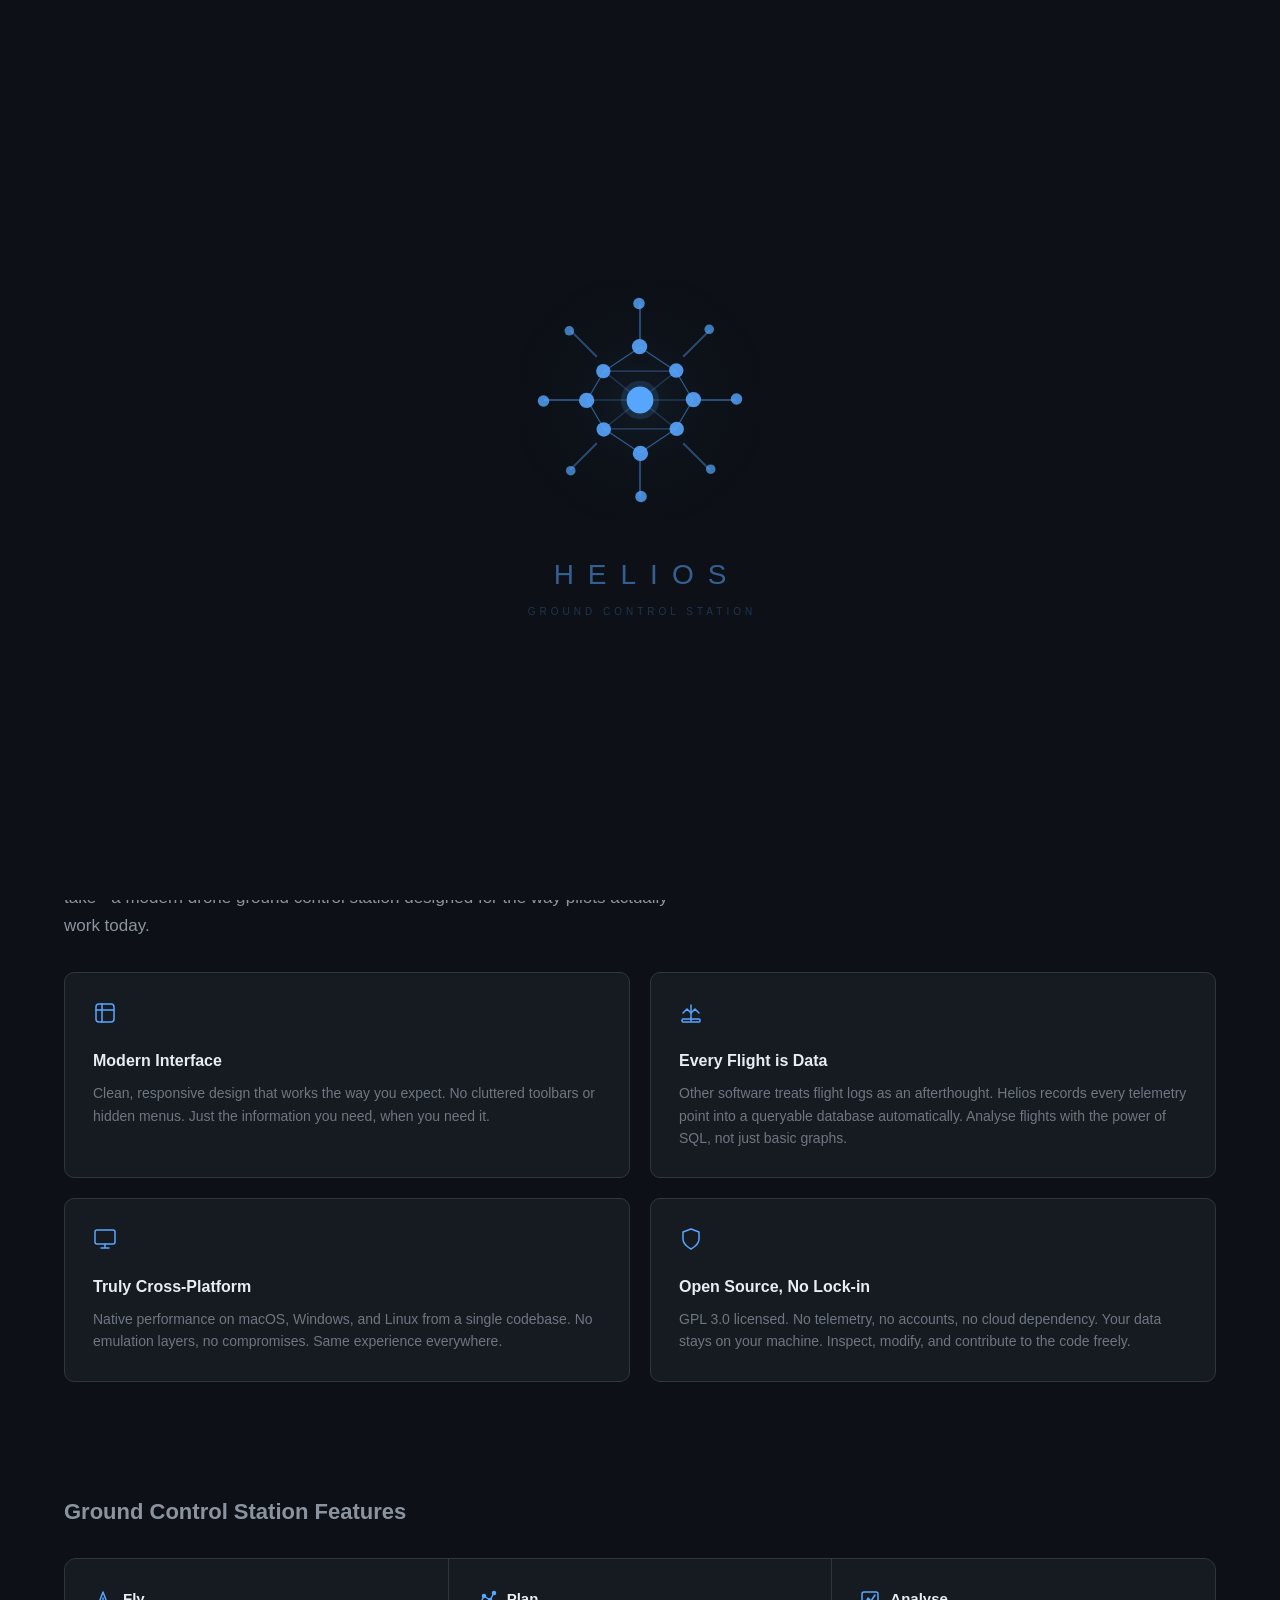
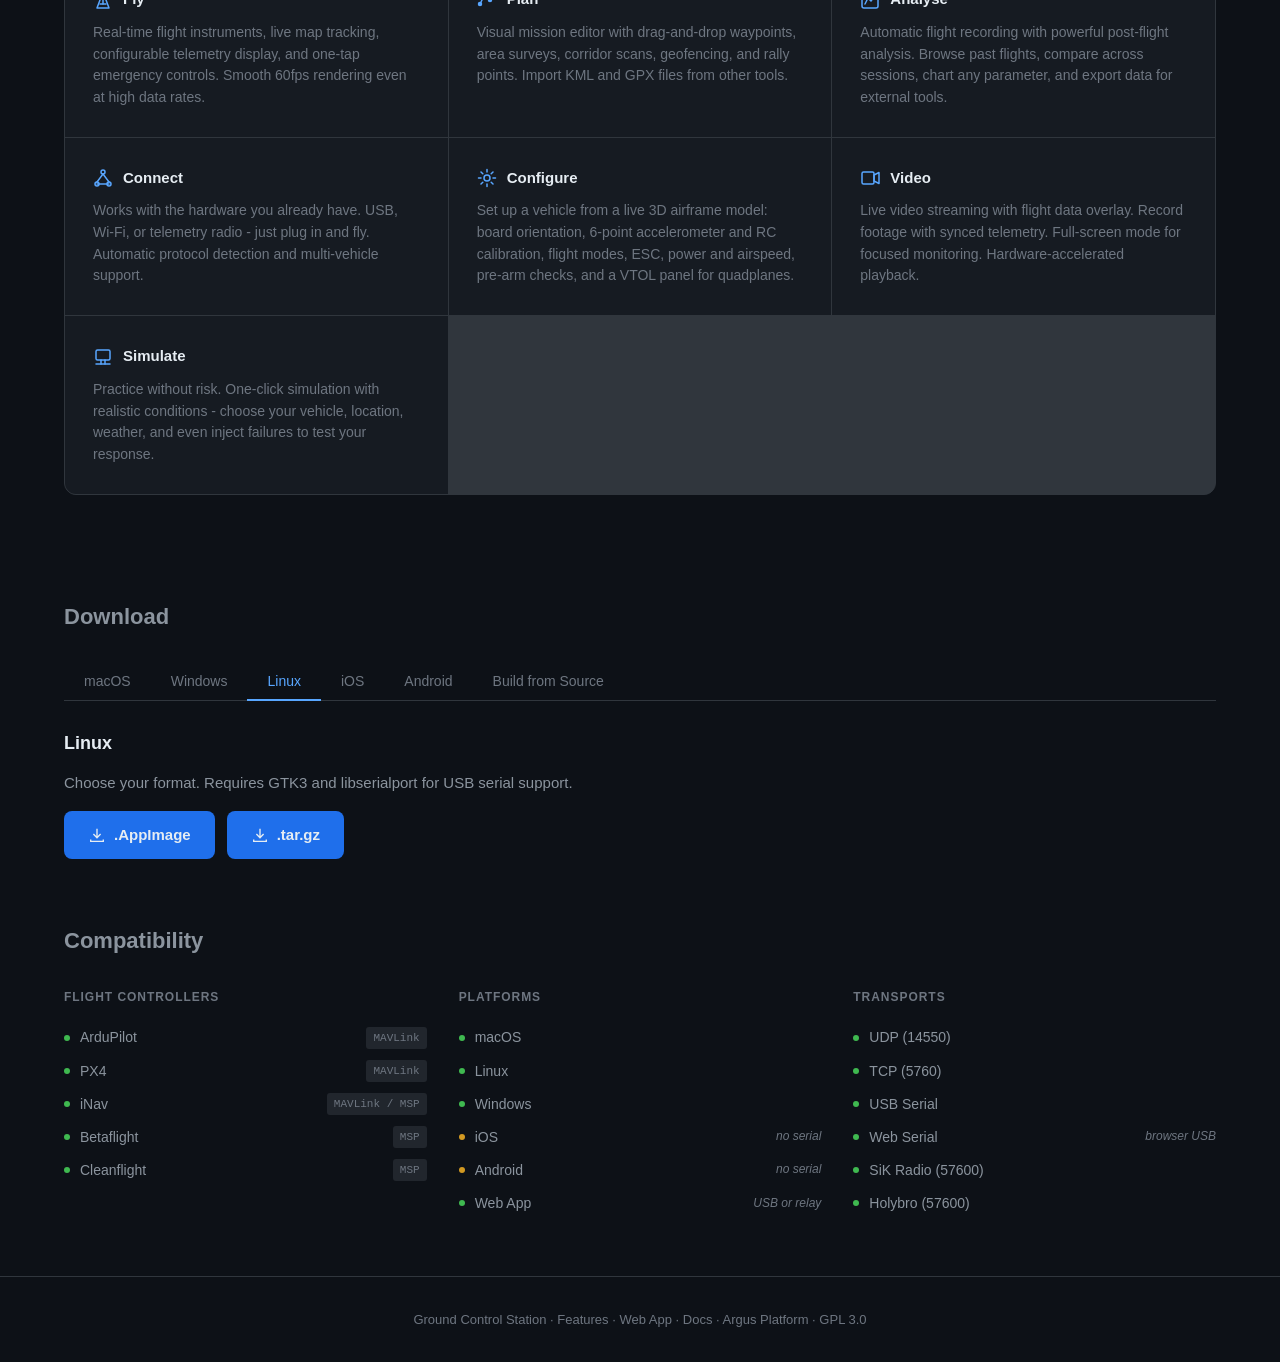
==== commit ee06fecd: "chore: scrub named third-party GCS/configurator references (#63) Reframe Mission Planner / QGroundCo" ====
--- a/website/index.html
+++ b/website/index.html
@@ -85,10 +85,10 @@
       },
       {
         "@type": "Question",
-        "name": "How does Helios compare to QGroundControl and Mission Planner?",
-        "acceptedAnswer": {
-          "@type": "Answer",
-          "text": "Helios, QGroundControl, and Mission Planner are all open-source ground control stations for MAVLink drones. They share the same goal of making autonomous flight accessible. Helios focuses on DuckDB-powered flight analytics and a modern Flutter-based UI, QGroundControl has broad cross-platform support and a large community, and Mission Planner offers deep ArduPilot integration with advanced configuration. Many pilots use more than one — they complement each other well."
+        "name": "How does Helios compare to other ground control stations?",
+        "acceptedAnswer": {
+          "@type": "Answer",
+          "text": "Helios is one of several open-source ground control stations for MAVLink drones. They share the same goal of making autonomous flight accessible. Helios focuses on DuckDB-powered flight analytics and a modern Flutter-based UI, while other established stations offer broad cross-platform support, large communities, and deep ArduPilot integration with advanced configuration. Many pilots use more than one — they complement each other well."
         }
       },
       {
